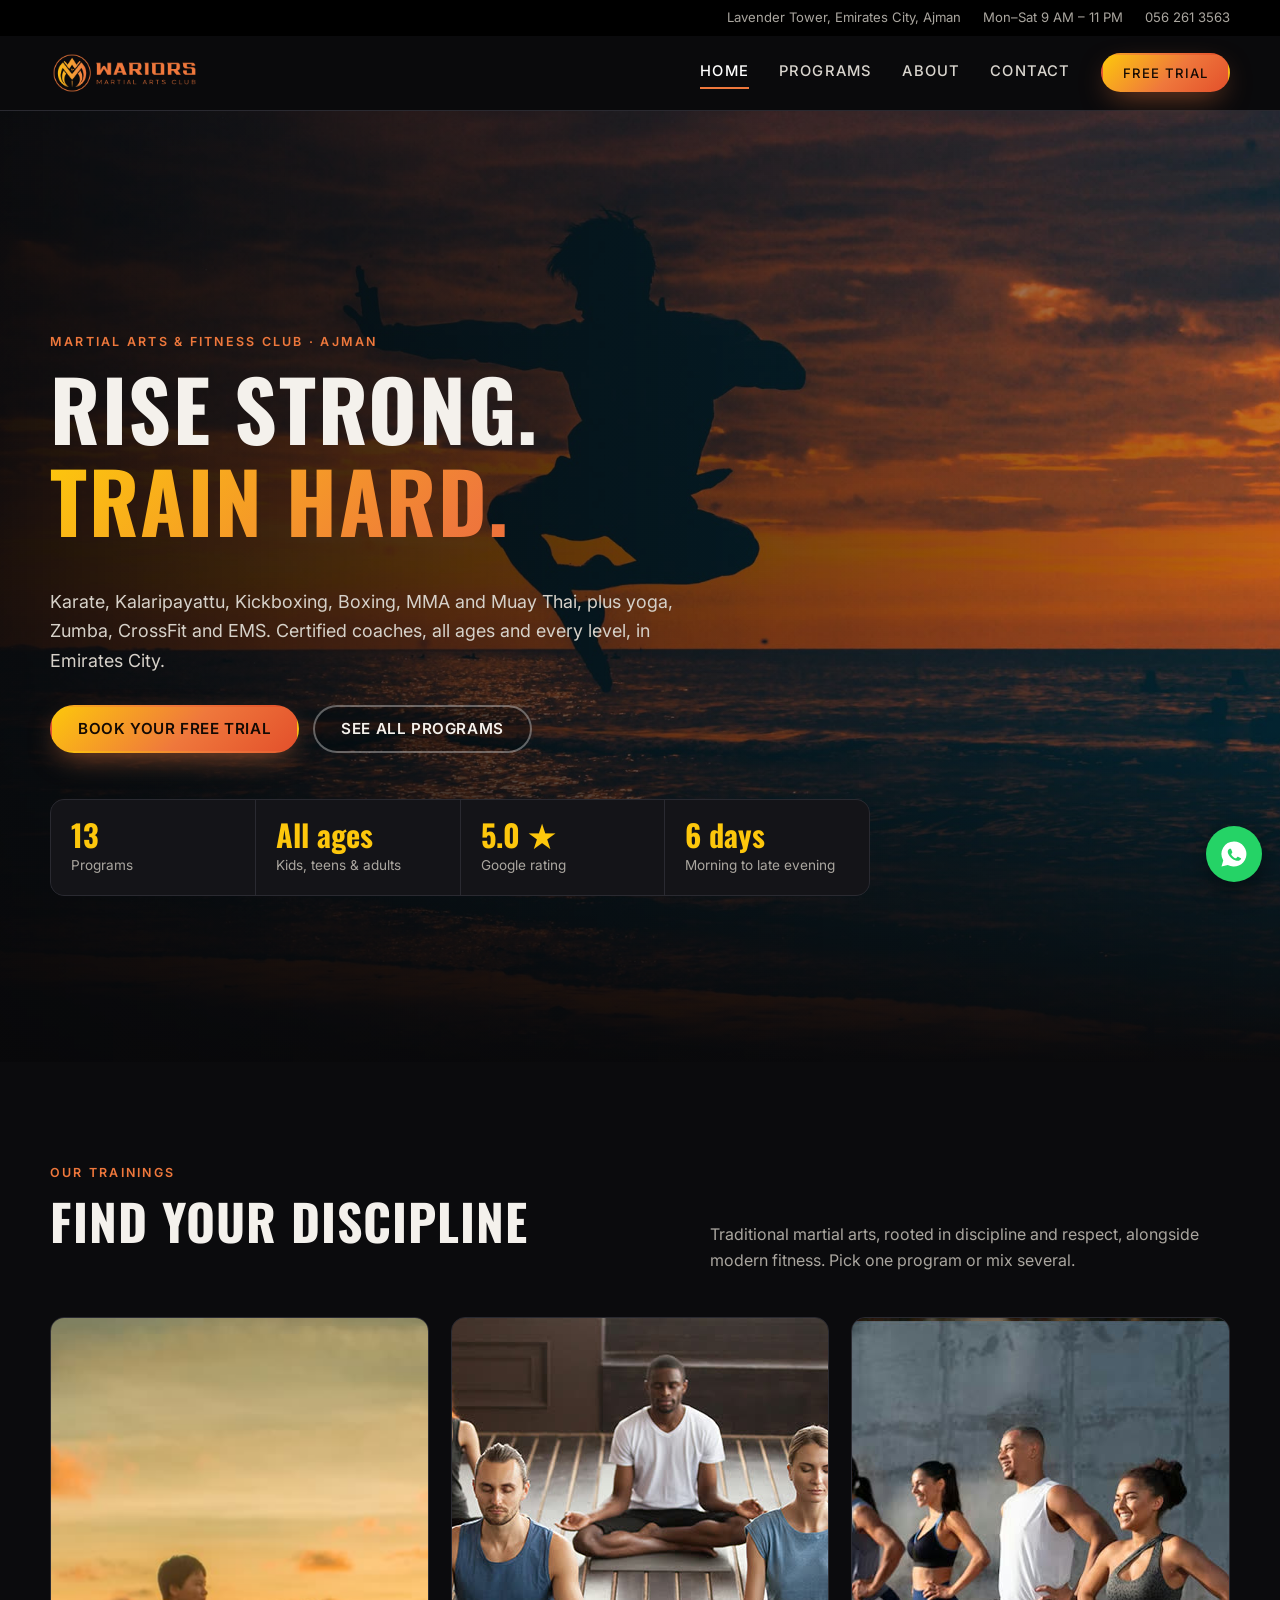
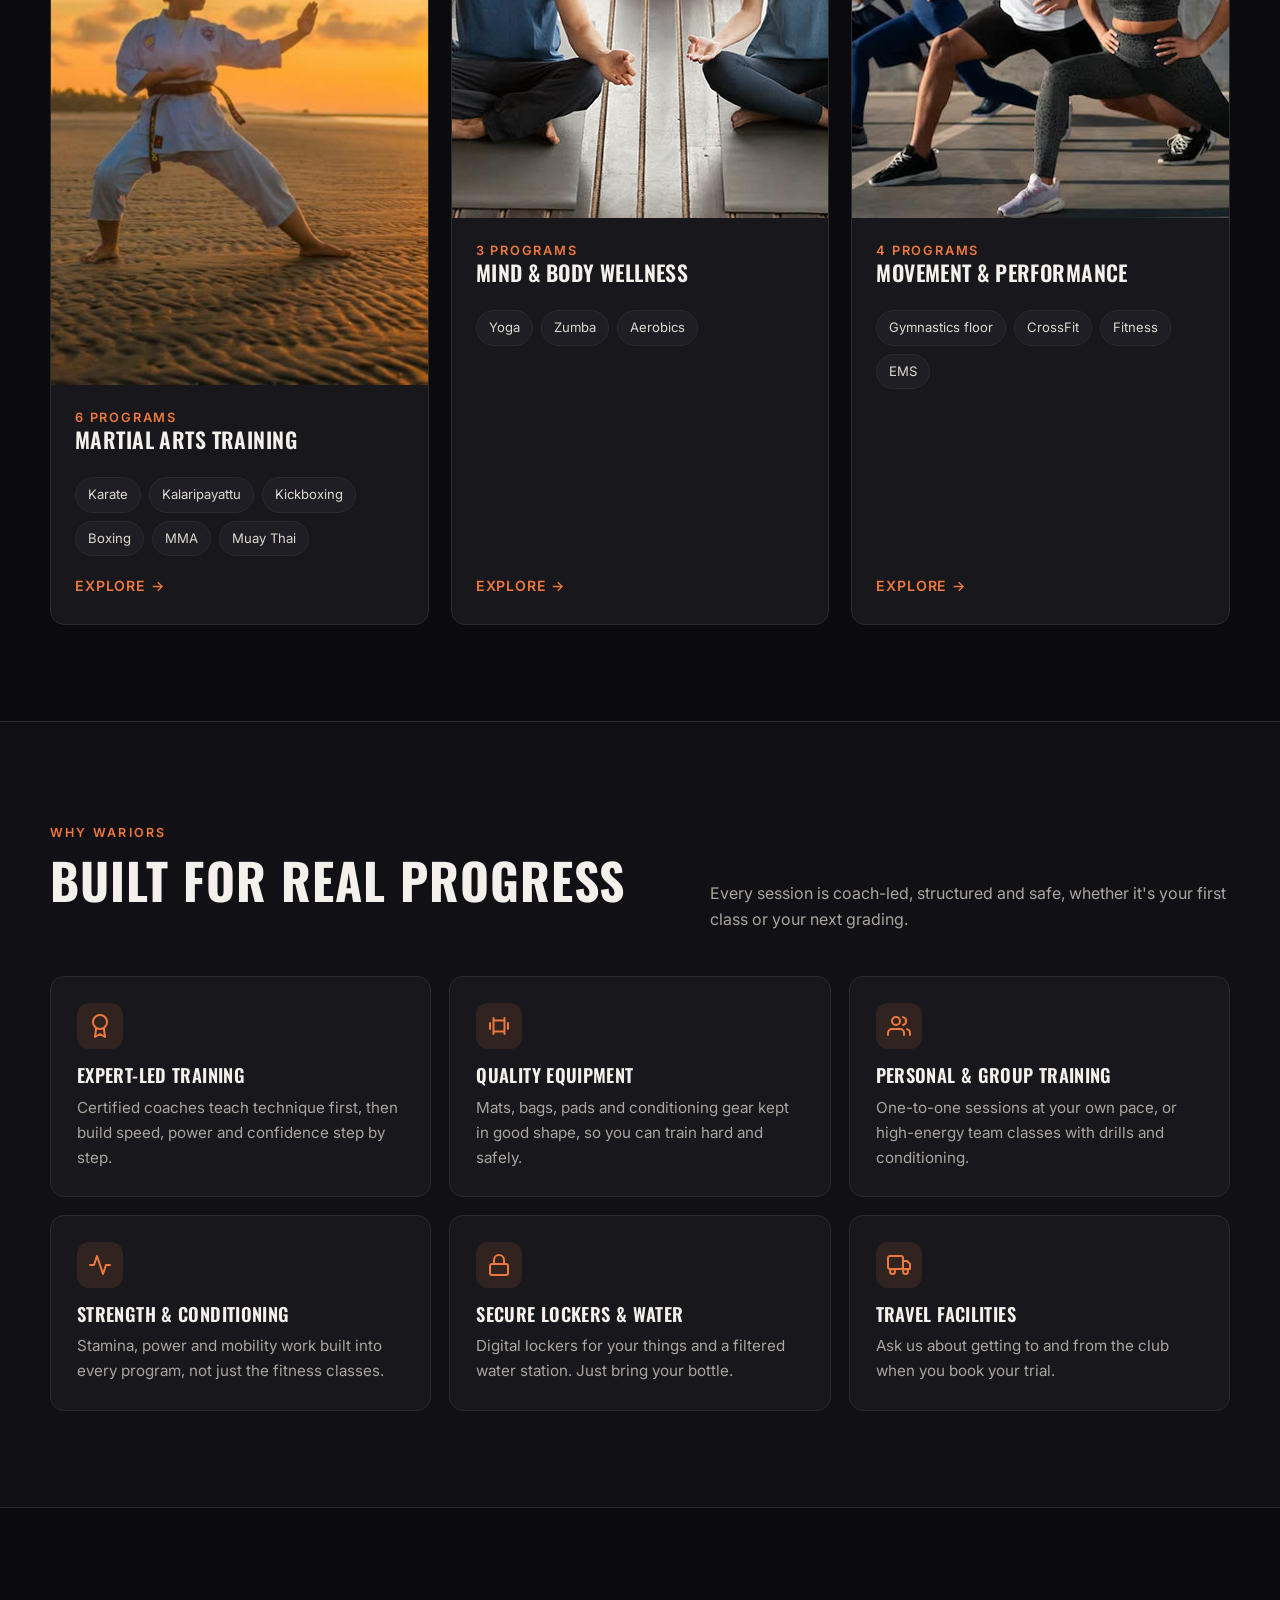
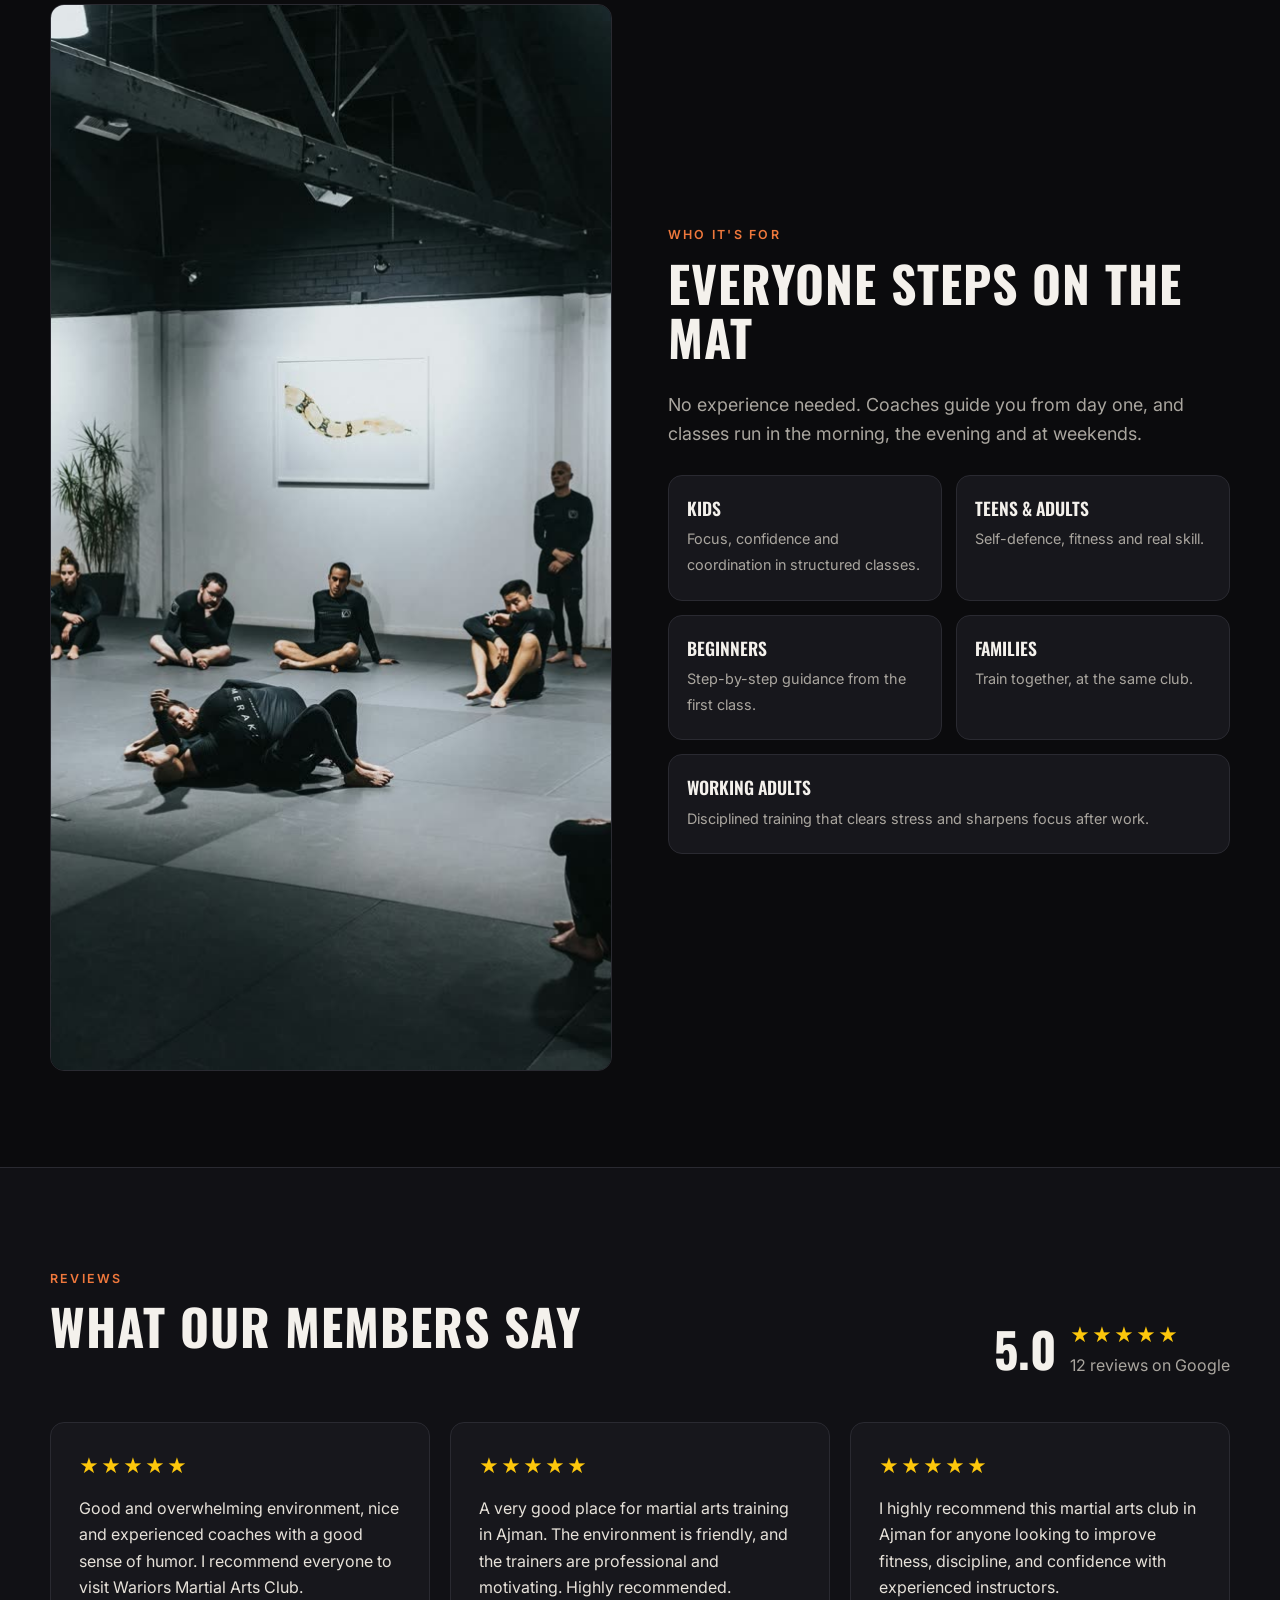
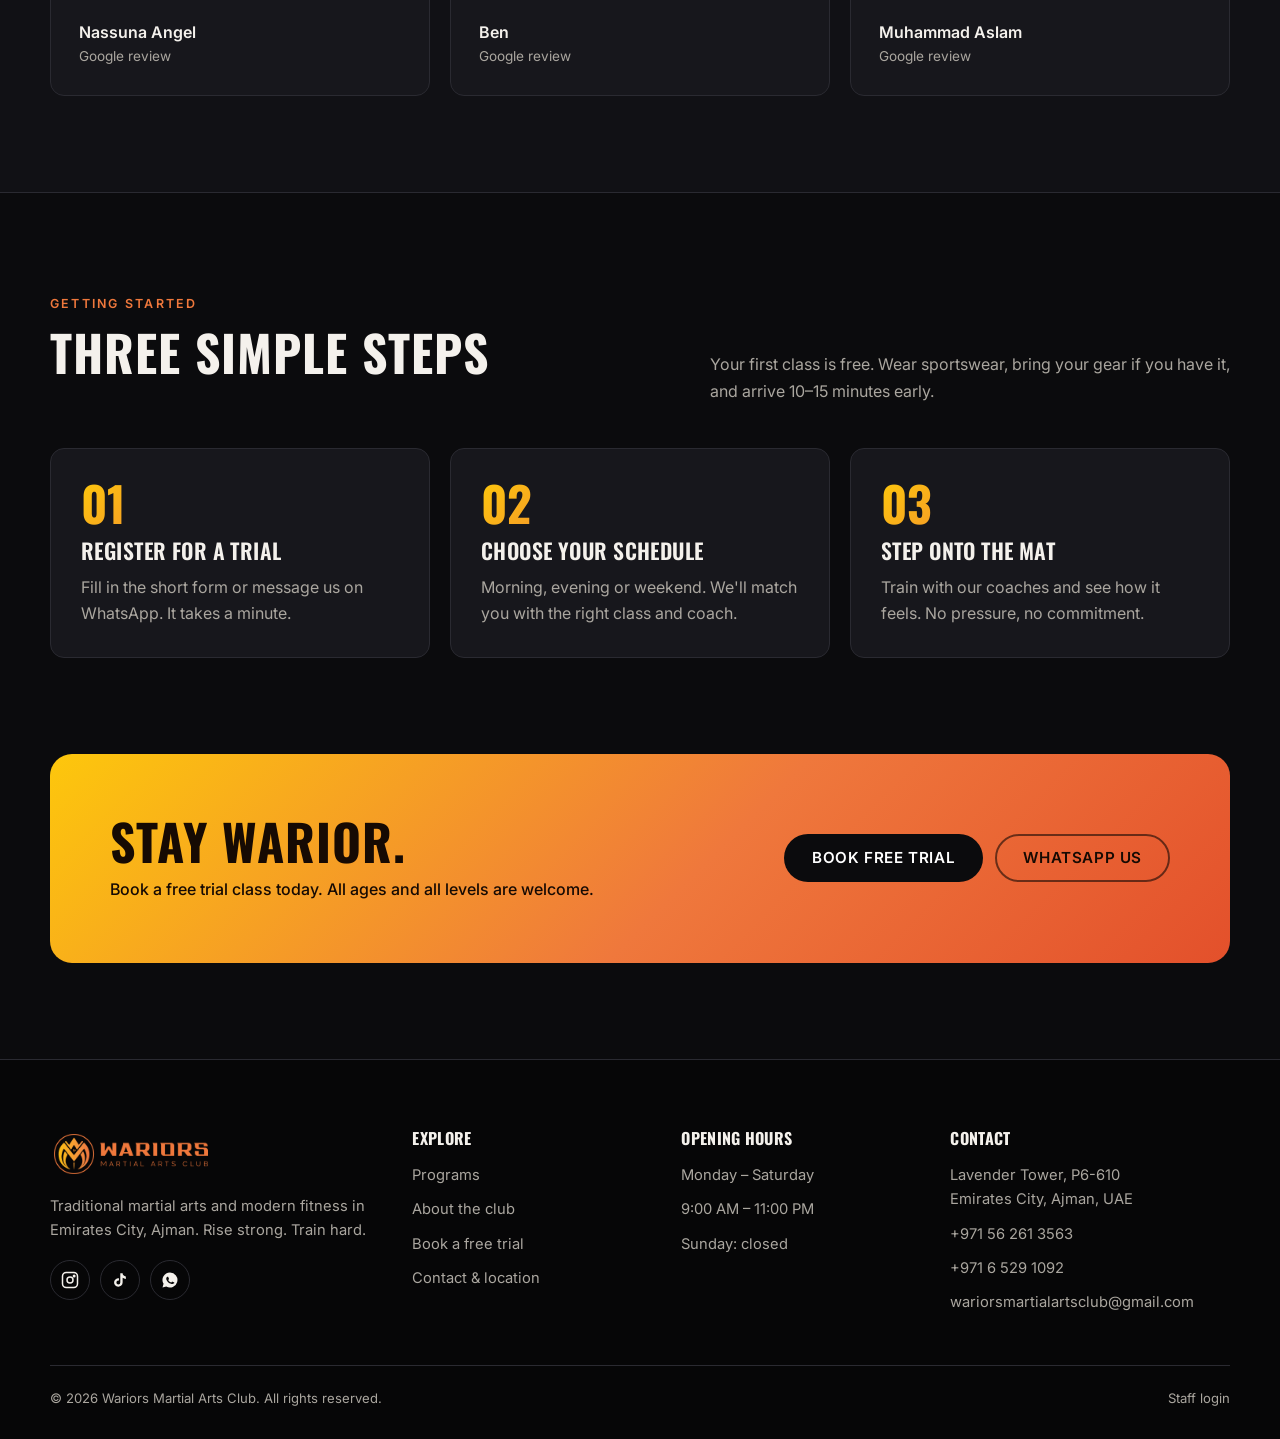
==== index.html @ fc84b997 "New Wariors Martial Arts Club website and admin dashboard Public site (home, programs, about, contac" ====
<!doctype html>
<html lang="en">
<head>
  <meta charset="utf-8">
  <meta name="viewport" content="width=device-width, initial-scale=1">
  <title>Wariors Martial Arts Club Ajman | Karate, MMA, Muay Thai &amp; Fitness</title>
  <meta name="description" content="Martial arts and fitness club in Emirates City, Ajman. Karate, Kalaripayattu, Kickboxing, Boxing, MMA, Muay Thai, Yoga, Zumba, CrossFit and more for kids, teens and adults. Book a free trial.">
  <link rel="canonical" href="https://www.wariorsmartialarts.com/">
  <meta property="og:type" content="website">
  <meta property="og:title" content="Wariors Martial Arts Club Ajman">
  <meta property="og:description" content="Rise strong. Train hard. 13 martial arts and fitness programs for all ages in Emirates City, Ajman. Your first class is free.">
  <meta property="og:image" content="https://www.wariorsmartialarts.com/images/hero.jpg">
  <meta property="og:url" content="https://www.wariorsmartialarts.com/">
  <meta name="theme-color" content="#0b0b0d">
  <link rel="icon" href="favicon.png" type="image/png">
  <link rel="preconnect" href="https://fonts.googleapis.com">
  <link rel="preconnect" href="https://fonts.gstatic.com" crossorigin>
  <link href="https://fonts.googleapis.com/css2?family=Inter:wght@400;500;600&family=Oswald:wght@500;600;700&display=swap" rel="stylesheet">
  <link rel="stylesheet" href="css/site.css">
  <script type="application/ld+json">
  {
    "@context": "https://schema.org",
    "@type": "SportsActivityLocation",
    "name": "Wariors Martial Arts Club",
    "url": "https://www.wariorsmartialarts.com/",
    "logo": "https://www.wariorsmartialarts.com/images/logo.png",
    "image": "https://www.wariorsmartialarts.com/images/hero.jpg",
    "telephone": "+971562613563",
    "email": "wariorsmartialartsclub@gmail.com",
    "address": {
      "@type": "PostalAddress",
      "streetAddress": "Lavender Tower, P6-610, Emirates City",
      "addressLocality": "Ajman",
      "addressCountry": "AE"
    },
    "geo": { "@type": "GeoCoordinates", "latitude": 25.3903103, "longitude": 55.5720353 },
    "openingHoursSpecification": [{
      "@type": "OpeningHoursSpecification",
      "dayOfWeek": ["Monday", "Tuesday", "Wednesday", "Thursday", "Friday", "Saturday"],
      "opens": "09:00", "closes": "23:00"
    }],
    "sameAs": ["https://www.instagram.com/wariorsmartialarts", "https://www.tiktok.com/@wariorsmartialarts"]
  }
  </script>
</head>
<body>
  <a class="skip" href="#main">Skip to content</a>

  <div class="topbar">
    <div class="wrap">
      <span class="hide-sm">Lavender Tower, Emirates City, Ajman</span>
      <span>Mon–Sat 9 AM – 11 PM</span>
      <a href="tel:+971562613563">056 261 3563</a>
    </div>
  </div>

  <header class="site-header">
    <div class="wrap">
      <a class="brand" href="index.html" aria-label="Wariors Martial Arts Club home"><img src="images/logo.png" alt="Wariors Martial Arts Club" width="206" height="61"></a>
      <button class="menu-btn" aria-label="Open menu" aria-expanded="false" aria-controls="nav"><span></span></button>
      <nav class="nav" id="nav" aria-label="Main">
        <a href="index.html" aria-current="page">Home</a>
        <a href="programs.html">Programs</a>
        <a href="about.html">About</a>
        <a href="contact.html">Contact</a>
        <a class="btn btn-primary" href="contact.html#trial">Free trial</a>
      </nav>
    </div>
  </header>

  <main id="main">
    <section class="hero" aria-label="Introduction">
      <div class="hero-bg" style="background-image:url('images/hero.jpg')"></div>
      <div class="wrap">
        <span class="eyebrow">Martial arts &amp; fitness club · Ajman</span>
        <h1>Rise strong. <span class="grad-text">Train hard.</span></h1>
        <p class="lead">Karate, Kalaripayattu, Kickboxing, Boxing, MMA and Muay Thai, plus yoga, Zumba, CrossFit and EMS. Certified coaches, all ages and every level, in Emirates City.</p>
        <div class="hero-actions">
          <a class="btn btn-primary" href="contact.html#trial">Book your free trial</a>
          <a class="btn btn-ghost" href="programs.html">See all programs</a>
        </div>
        <div class="stats">
          <div><b>13</b><span>Programs</span></div>
          <div><b>All ages</b><span>Kids, teens &amp; adults</span></div>
          <div><b>5.0 ★</b><span>Google rating</span></div>
          <div><b>6 days</b><span>Morning to late evening</span></div>
        </div>
      </div>
    </section>

    <section id="programs" aria-labelledby="programs-title">
      <div class="wrap">
        <div class="section-head">
          <div>
            <span class="eyebrow">Our trainings</span>
            <h2 id="programs-title">Find your discipline</h2>
          </div>
          <p>Traditional martial arts, rooted in discipline and respect, alongside modern fitness. Pick one program or mix several.</p>
        </div>
        <div class="cat-grid">
          <a class="cat-card" href="programs.html#martial-arts">
            <img src="images/programs/karate.jpg" alt="Karate student training at sunset" loading="lazy" width="1000" height="667">
            <div class="body">
              <span class="count">6 programs</span>
              <h3>Martial arts training</h3>
              <ul class="chips"><li>Karate</li><li>Kalaripayattu</li><li>Kickboxing</li><li>Boxing</li><li>MMA</li><li>Muay Thai</li></ul>
              <span class="more">Explore →</span>
            </div>
          </a>
          <a class="cat-card" href="programs.html#mind-body">
            <img src="images/programs/yoga.jpg" alt="Group yoga class sitting in meditation" loading="lazy" width="603" height="500">
            <div class="body">
              <span class="count">3 programs</span>
              <h3>Mind &amp; body wellness</h3>
              <ul class="chips"><li>Yoga</li><li>Zumba</li><li>Aerobics</li></ul>
              <span class="more">Explore →</span>
            </div>
          </a>
          <a class="cat-card" href="programs.html#movement">
            <img src="images/programs/fitness.jpg" alt="Fitness group doing lunges" loading="lazy" width="603" height="500">
            <div class="body">
              <span class="count">4 programs</span>
              <h3>Movement &amp; performance</h3>
              <ul class="chips"><li>Gymnastics floor</li><li>CrossFit</li><li>Fitness</li><li>EMS</li></ul>
              <span class="more">Explore →</span>
            </div>
          </a>
        </div>
      </div>
    </section>

    <section class="section-alt" aria-labelledby="why-title">
      <div class="wrap">
        <div class="section-head">
          <div>
            <span class="eyebrow">Why Wariors</span>
            <h2 id="why-title">Built for real progress</h2>
          </div>
          <p>Every session is coach-led, structured and safe, whether it's your first class or your next grading.</p>
        </div>
        <div class="feature-grid">
          <div class="feature">
            <div class="ico"><svg viewBox="0 0 24 24" fill="none" stroke="currentColor" stroke-width="2" stroke-linecap="round" stroke-linejoin="round"><path d="M12 15a7 7 0 1 0 0-14 7 7 0 0 0 0 14z"/><path d="M8.2 13.9 7 23l5-3 5 3-1.2-9.1"/></svg></div>
            <h3>Expert-led training</h3>
            <p>Certified coaches teach technique first, then build speed, power and confidence step by step.</p>
          </div>
          <div class="feature">
            <div class="ico"><svg viewBox="0 0 24 24" fill="none" stroke="currentColor" stroke-width="2" stroke-linecap="round" stroke-linejoin="round"><path d="M6.5 6.5h11M6.5 17.5h11M3 9v6M21 9v6M6.5 4v16M17.5 4v16"/></svg></div>
            <h3>Quality equipment</h3>
            <p>Mats, bags, pads and conditioning gear kept in good shape, so you can train hard and safely.</p>
          </div>
          <div class="feature">
            <div class="ico"><svg viewBox="0 0 24 24" fill="none" stroke="currentColor" stroke-width="2" stroke-linecap="round" stroke-linejoin="round"><path d="M17 21v-2a4 4 0 0 0-4-4H5a4 4 0 0 0-4 4v2"/><circle cx="9" cy="7" r="4"/><path d="M23 21v-2a4 4 0 0 0-3-3.9M16 3.1a4 4 0 0 1 0 7.8"/></svg></div>
            <h3>Personal &amp; group training</h3>
            <p>One-to-one sessions at your own pace, or high-energy team classes with drills and conditioning.</p>
          </div>
          <div class="feature">
            <div class="ico"><svg viewBox="0 0 24 24" fill="none" stroke="currentColor" stroke-width="2" stroke-linecap="round" stroke-linejoin="round"><path d="M22 12h-4l-3 9L9 3l-3 9H2"/></svg></div>
            <h3>Strength &amp; conditioning</h3>
            <p>Stamina, power and mobility work built into every program, not just the fitness classes.</p>
          </div>
          <div class="feature">
            <div class="ico"><svg viewBox="0 0 24 24" fill="none" stroke="currentColor" stroke-width="2" stroke-linecap="round" stroke-linejoin="round"><rect x="3" y="11" width="18" height="11" rx="2"/><path d="M7 11V7a5 5 0 0 1 10 0v4"/></svg></div>
            <h3>Secure lockers &amp; water</h3>
            <p>Digital lockers for your things and a filtered water station. Just bring your bottle.</p>
          </div>
          <div class="feature">
            <div class="ico"><svg viewBox="0 0 24 24" fill="none" stroke="currentColor" stroke-width="2" stroke-linecap="round" stroke-linejoin="round"><rect x="1" y="3" width="15" height="13" rx="2"/><path d="M16 8h4l3 3v5h-7V8z"/><circle cx="5.5" cy="18.5" r="2.5"/><circle cx="18.5" cy="18.5" r="2.5"/></svg></div>
            <h3>Travel facilities</h3>
            <p>Ask us about getting to and from the club when you book your trial.</p>
          </div>
        </div>
      </div>
    </section>

    <section aria-labelledby="who-title">
      <div class="wrap split">
        <img src="images/dojo.jpg" alt="Students resting on the mats after a group session" loading="lazy" width="1600" height="1067">
        <div>
          <span class="eyebrow">Who it's for</span>
          <h2 id="who-title">Everyone steps on the mat</h2>
          <p class="lead">No experience needed. Coaches guide you from day one, and classes run in the morning, the evening and at weekends.</p>
          <div class="audience" style="grid-template-columns:1fr 1fr;margin-top:26px">
            <div><b>Kids</b><span>Focus, confidence and coordination in structured classes.</span></div>
            <div><b>Teens &amp; adults</b><span>Self-defence, fitness and real skill.</span></div>
            <div><b>Beginners</b><span>Step-by-step guidance from the first class.</span></div>
            <div><b>Families</b><span>Train together, at the same club.</span></div>
            <div style="grid-column:1/-1"><b>Working adults</b><span>Disciplined training that clears stress and sharpens focus after work.</span></div>
          </div>
        </div>
      </div>
    </section>

    <section class="section-alt" aria-labelledby="reviews-title">
      <div class="wrap">
        <div class="section-head">
          <div>
            <span class="eyebrow">Reviews</span>
            <h2 id="reviews-title">What our members say</h2>
          </div>
          <a class="rating" href="https://maps.google.com/?cid=9058295162271823751" target="_blank" rel="noopener" style="text-decoration:none">
            <b>5.0</b>
            <span><span class="stars" aria-hidden="true">★★★★★</span><br><span class="muted">12 reviews on Google</span></span>
          </a>
        </div>
        <div class="review-grid">
          <figure class="review">
            <span class="stars" aria-label="5 stars">★★★★★</span>
            <blockquote>Good and overwhelming environment, nice and experienced coaches with a good sense of humor. I recommend everyone to visit Wariors Martial Arts Club.</blockquote>
            <figcaption>Nassuna Angel<span>Google review</span></figcaption>
          </figure>
          <figure class="review">
            <span class="stars" aria-label="5 stars">★★★★★</span>
            <blockquote>A very good place for martial arts training in Ajman. The environment is friendly, and the trainers are professional and motivating. Highly recommended.</blockquote>
            <figcaption>Ben<span>Google review</span></figcaption>
          </figure>
          <figure class="review">
            <span class="stars" aria-label="5 stars">★★★★★</span>
            <blockquote>I highly recommend this martial arts club in Ajman for anyone looking to improve fitness, discipline, and confidence with experienced instructors.</blockquote>
            <figcaption>Muhammad Aslam<span>Google review</span></figcaption>
          </figure>
        </div>
      </div>
    </section>

    <section aria-labelledby="steps-title">
      <div class="wrap">
        <div class="section-head">
          <div>
            <span class="eyebrow">Getting started</span>
            <h2 id="steps-title">Three simple steps</h2>
          </div>
          <p>Your first class is free. Wear sportswear, bring your gear if you have it, and arrive 10–15 minutes early.</p>
        </div>
        <div class="steps">
          <div class="step"><h3>Register for a trial</h3><p>Fill in the short form or message us on WhatsApp. It takes a minute.</p></div>
          <div class="step"><h3>Choose your schedule</h3><p>Morning, evening or weekend. We'll match you with the right class and coach.</p></div>
          <div class="step"><h3>Step onto the mat</h3><p>Train with our coaches and see how it feels. No pressure, no commitment.</p></div>
        </div>
      </div>
    </section>

    <section style="padding-top:0">
      <div class="wrap">
        <div class="cta-band">
          <div>
            <h2>Stay Warior.</h2>
            <p>Book a free trial class today. All ages and all levels are welcome.</p>
          </div>
          <div style="display:flex;gap:12px;flex-wrap:wrap">
            <a class="btn btn-dark" href="contact.html#trial">Book free trial</a>
            <a class="btn btn-line" href="https://wa.me/971562613563?text=Hi%20Wariors%2C%20I%27d%20like%20to%20book%20a%20free%20trial%20class." target="_blank" rel="noopener">WhatsApp us</a>
          </div>
        </div>
      </div>
    </section>
  </main>

  <footer class="site-footer">
    <div class="wrap">
      <div class="foot-grid">
        <div>
          <img src="images/logo.png" alt="Wariors Martial Arts Club" width="206" height="61" style="height:48px;width:auto;margin-bottom:16px">
          <p>Traditional martial arts and modern fitness in Emirates City, Ajman. Rise strong. Train hard.</p>
          <div class="socials">
            <a href="https://www.instagram.com/wariorsmartialarts" target="_blank" rel="noopener" aria-label="Instagram"><svg viewBox="0 0 24 24" fill="none" stroke="currentColor" stroke-width="2"><rect x="2" y="2" width="20" height="20" rx="5"/><circle cx="12" cy="12" r="4"/><circle cx="17.5" cy="6.5" r="1" fill="currentColor"/></svg></a>
            <a href="https://www.tiktok.com/@wariorsmartialarts" target="_blank" rel="noopener" aria-label="TikTok"><svg viewBox="0 0 24 24" fill="currentColor"><path d="M16.6 5.8A4.3 4.3 0 0 1 15.5 3h-3.1v12.4a2.6 2.6 0 1 1-2.6-2.6c.3 0 .5 0 .8.1V9.7a5.7 5.7 0 1 0 4.9 5.7V9.1a7.3 7.3 0 0 0 4.3 1.4V7.4a4.3 4.3 0 0 1-3.2-1.6z"/></svg></a>
            <a href="https://wa.me/971562613563" target="_blank" rel="noopener" aria-label="WhatsApp"><svg viewBox="0 0 24 24" fill="currentColor"><path d="M12 2a10 10 0 0 0-8.6 15.1L2 22l5-1.3A10 10 0 1 0 12 2zm5.3 14.1c-.2.6-1.3 1.2-1.8 1.3-.5 0-.9.2-3.1-.6-2.6-1-4.3-3.7-4.4-3.9-.1-.2-1-1.4-1-2.7s.7-1.9 1-2.1c.2-.3.5-.3.7-.3h.5c.2 0 .4 0 .6.5l.8 2c.1.1.1.3 0 .5l-.3.5-.4.4c-.1.1-.3.3-.1.6.1.2.6 1.1 1.4 1.8 1 .9 1.8 1.1 2 1.3.3.1.4.1.6-.1l.8-1c.2-.3.4-.2.6-.1l1.9.9c.3.1.4.2.5.3.1.2.1.6-.1 1.1z"/></svg></a>
          </div>
        </div>
        <div>
          <h4>Explore</h4>
          <ul>
            <li><a href="programs.html">Programs</a></li>
            <li><a href="about.html">About the club</a></li>
            <li><a href="contact.html#trial">Book a free trial</a></li>
            <li><a href="contact.html">Contact &amp; location</a></li>
          </ul>
        </div>
        <div>
          <h4>Opening hours</h4>
          <ul>
            <li>Monday – Saturday</li>
            <li>9:00 AM – 11:00 PM</li>
            <li>Sunday: closed</li>
          </ul>
        </div>
        <div>
          <h4>Contact</h4>
          <ul>
            <li><a href="https://maps.google.com/?cid=9058295162271823751" target="_blank" rel="noopener">Lavender Tower, P6-610<br>Emirates City, Ajman, UAE</a></li>
            <li><a href="tel:+971562613563">+971 56 261 3563</a></li>
            <li><a href="tel:+97165291092">+971 6 529 1092</a></li>
            <li><a href="mailto:wariorsmartialartsclub@gmail.com">wariorsmartialartsclub@gmail.com</a></li>
          </ul>
        </div>
      </div>
      <div class="foot-bottom">
        <span>© <span data-year>2026</span> Wariors Martial Arts Club. All rights reserved.</span>
        <a href="admin/">Staff login</a>
      </div>
    </div>
  </footer>

  <a class="wa-float" href="https://wa.me/971562613563?text=Hi%20Wariors%2C%20I%27d%20like%20to%20know%20more%20about%20your%20classes." target="_blank" rel="noopener" aria-label="Chat on WhatsApp"><svg viewBox="0 0 24 24"><path d="M12 2a10 10 0 0 0-8.6 15.1L2 22l5-1.3A10 10 0 1 0 12 2zm5.3 14.1c-.2.6-1.3 1.2-1.8 1.3-.5 0-.9.2-3.1-.6-2.6-1-4.3-3.7-4.4-3.9-.1-.2-1-1.4-1-2.7s.7-1.9 1-2.1c.2-.3.5-.3.7-.3h.5c.2 0 .4 0 .6.5l.8 2c.1.1.1.3 0 .5l-.3.5-.4.4c-.1.1-.3.3-.1.6.1.2.6 1.1 1.4 1.8 1 .9 1.8 1.1 2 1.3.3.1.4.1.6-.1l.8-1c.2-.3.4-.2.6-.1l1.9.9c.3.1.4.2.5.3.1.2.1.6-.1 1.1z"/></svg></a>

  <script src="js/site.js" defer></script>
</body>
</html>
---- css/site.css ----
/* Wariors Martial Arts Club - public site styles */
:root {
  --bg: #0b0b0d;
  --bg-2: #111115;
  --surface: #17171c;
  --surface-2: #1e1e24;
  --line: #2a2a31;
  --text: #f4f1ec;
  --muted: #aaa69f;
  --orange: #ef783c;
  --orange-deep: #e3502b;
  --gold: #fdc70c;
  --grad: linear-gradient(135deg, #fdc70c 0%, #ef783c 55%, #e3502b 100%);
  --radius: 14px;
  --wrap: 1180px;
  --head: "Oswald", "Arial Narrow", Impact, sans-serif;
  --body: "Inter", system-ui, -apple-system, "Segoe UI", Roboto, sans-serif;
}

*, *::before, *::after { box-sizing: border-box; }
html { scroll-behavior: smooth; }
body {
  margin: 0;
  background: var(--bg);
  color: var(--text);
  font: 16px/1.65 var(--body);
  -webkit-font-smoothing: antialiased;
}
img { max-width: 100%; display: block; }
a { color: inherit; }
h1, h2, h3, h4 { font-family: var(--head); text-transform: uppercase; letter-spacing: .02em; line-height: 1.1; margin: 0 0 .5em; }
h1 { font-size: clamp(2.6rem, 7vw, 5.2rem); font-weight: 700; }
h2 { font-size: clamp(2rem, 4.2vw, 3.1rem); font-weight: 700; }
h3 { font-size: 1.35rem; font-weight: 600; }
p { margin: 0 0 1em; }
.wrap { width: min(var(--wrap), 100% - 32px); margin-inline: auto; }
.grad-text { background: var(--grad); -webkit-background-clip: text; background-clip: text; color: transparent; }
.eyebrow { display: inline-block; font: 600 .78rem/1 var(--body); letter-spacing: .18em; text-transform: uppercase; color: var(--orange); margin-bottom: 14px; }
.lead { font-size: 1.12rem; color: var(--muted); max-width: 640px; }
.muted { color: var(--muted); }
.skip { position: absolute; left: -999px; top: 8px; background: var(--orange); color: #000; padding: 8px 14px; border-radius: 8px; z-index: 100; }
.skip:focus { left: 8px; }

/* Buttons */
.btn {
  display: inline-flex; align-items: center; justify-content: center; gap: 10px;
  padding: 14px 26px; border-radius: 999px; border: 2px solid transparent;
  font: 600 .95rem/1 var(--body); letter-spacing: .04em; text-transform: uppercase; text-decoration: none;
  cursor: pointer; transition: transform .15s ease, box-shadow .2s ease, background .2s ease;
}
.btn:hover { transform: translateY(-2px); }
.btn-primary { background: var(--grad); color: #140a04; box-shadow: 0 10px 30px -10px rgba(239, 120, 60, .7); }
.btn-ghost { border-color: rgba(255, 255, 255, .35); color: var(--text); background: rgba(0, 0, 0, .2); }
.btn-ghost:hover { border-color: var(--orange); }
.btn-wa { background: #25d366; color: #062d14; }
.btn svg { width: 18px; height: 18px; flex: none; }

/* Top bar + header */
.topbar { background: #000; font-size: .82rem; color: var(--muted); }
.topbar .wrap { display: flex; gap: 22px; justify-content: flex-end; flex-wrap: wrap; padding: 7px 0; }
.topbar a { text-decoration: none; }
.topbar a:hover { color: var(--orange); }
.site-header { position: sticky; top: 0; z-index: 50; background: rgba(11, 11, 13, .88); backdrop-filter: blur(12px); border-bottom: 1px solid var(--line); }
.site-header .wrap { display: flex; align-items: center; justify-content: space-between; gap: 20px; height: 74px; }
.brand img { height: 44px; width: auto; }
.nav { display: flex; align-items: center; gap: 30px; }
.nav a { text-decoration: none; font: 500 .92rem/1 var(--body); letter-spacing: .08em; text-transform: uppercase; color: #d9d5ce; padding: 8px 0; border-bottom: 2px solid transparent; }
.nav a:hover, .nav a[aria-current="page"] { color: #fff; border-bottom-color: var(--orange); }
.nav .btn { padding: 12px 20px; font-size: .82rem; border-bottom: 0; color: #140a04; }
.menu-btn { display: none; background: none; border: 1px solid var(--line); color: var(--text); border-radius: 10px; width: 44px; height: 44px; cursor: pointer; }
.menu-btn span, .menu-btn span::before, .menu-btn span::after { display: block; width: 20px; height: 2px; background: currentColor; margin: auto; position: relative; content: ""; transition: .2s; }
.menu-btn span::before { position: absolute; top: -6px; }
.menu-btn span::after { position: absolute; top: 6px; }

@media (max-width: 900px) {
  .topbar .wrap { justify-content: center; gap: 14px; }
  .topbar .hide-sm { display: none; }
  .menu-btn { display: block; }
  .nav { position: fixed; inset: 74px 0 auto 0; flex-direction: column; align-items: stretch; gap: 0; background: var(--bg-2); border-bottom: 1px solid var(--line); padding: 8px 16px 20px; transform: translateY(-120%); transition: transform .25s ease; visibility: hidden; }
  .nav.open { transform: none; visibility: visible; }
  .nav a { padding: 16px 4px; border-bottom: 1px solid var(--line); }
  .nav .btn { margin-top: 16px; padding: 16px; }
}

/* Hero */
.hero { position: relative; min-height: min(88vh, 820px); display: grid; align-items: end; overflow: hidden; }
.hero-bg { position: absolute; inset: 0; background: center 35% / cover no-repeat; }
.hero::after { content: ""; position: absolute; inset: 0; background: linear-gradient(90deg, rgba(8, 8, 10, .92) 0%, rgba(8, 8, 10, .6) 50%, rgba(8, 8, 10, .25) 100%), linear-gradient(0deg, var(--bg) 0%, transparent 35%); }
.hero .wrap { position: relative; z-index: 1; padding: 120px 0 70px; }
.hero h1 { max-width: 780px; }
.hero h1 .grad-text { display: block; }
.hero .lead { color: #d6d1c9; }
.hero-actions { display: flex; gap: 14px; flex-wrap: wrap; margin: 30px 0 46px; }
.stats { display: grid; grid-template-columns: repeat(4, minmax(0, 1fr)); gap: 1px; background: var(--line); border: 1px solid var(--line); border-radius: var(--radius); overflow: hidden; max-width: 820px; }
.stats div { background: rgba(17, 17, 21, .85); padding: 18px 20px; }
.stats b { display: block; font: 700 1.9rem/1.1 var(--head); color: var(--gold); }
.stats span { font-size: .85rem; color: var(--muted); }
@media (max-width: 700px) { .stats { grid-template-columns: repeat(2, minmax(0, 1fr)); } .hero .wrap { padding-top: 80px; } }

.page-hero { position: relative; padding: 110px 0 70px; overflow: hidden; border-bottom: 1px solid var(--line); }
.page-hero .hero-bg { opacity: .35; }
.page-hero::after { content: ""; position: absolute; inset: 0; background: linear-gradient(90deg, var(--bg) 10%, rgba(11, 11, 13, .5)); }
.page-hero .wrap { position: relative; z-index: 1; }

/* Sections */
section { padding: 96px 0; }
.section-alt { background: var(--bg-2); border-block: 1px solid var(--line); }
.section-head { display: flex; justify-content: space-between; align-items: end; gap: 30px; flex-wrap: wrap; margin-bottom: 44px; }
.section-head p { max-width: 520px; color: var(--muted); margin: 0; }
@media (max-width: 700px) { section { padding: 68px 0; } }

/* Category cards */
.cat-grid { display: grid; grid-template-columns: repeat(3, minmax(0, 1fr)); gap: 22px; }
.cat-card { position: relative; border-radius: var(--radius); overflow: hidden; background: var(--surface); border: 1px solid var(--line); display: flex; flex-direction: column; text-decoration: none; transition: transform .2s ease, border-color .2s ease; }
.cat-card:hover { transform: translateY(-4px); border-color: var(--orange); }
.cat-card img { aspect-ratio: 4 / 3; object-fit: cover; width: 100%; }
.cat-card .body { padding: 22px 24px 26px; display: flex; flex-direction: column; flex: 1; }
.cat-card .count { font-size: .8rem; color: var(--orange); letter-spacing: .14em; text-transform: uppercase; font-weight: 600; }
.chips { display: flex; flex-wrap: wrap; gap: 8px; margin: 14px 0 0; padding: 0; list-style: none; }
.chips li { font-size: .82rem; padding: 6px 12px; border-radius: 999px; background: var(--surface-2); border: 1px solid var(--line); color: #ddd8d0; }
.more { margin-top: auto; padding-top: 18px; font-weight: 600; font-size: .88rem; color: var(--orange); letter-spacing: .06em; text-transform: uppercase; }
@media (max-width: 900px) { .cat-grid { grid-template-columns: 1fr; } .cat-card { flex-direction: row; } .cat-card img { width: 40%; aspect-ratio: auto; } }
@media (max-width: 560px) { .cat-card { flex-direction: column; } .cat-card img { width: 100%; aspect-ratio: 16 / 9; } }

/* Feature grid */
.feature-grid { display: grid; grid-template-columns: repeat(3, minmax(0, 1fr)); gap: 18px; }
.feature { padding: 26px; border-radius: var(--radius); background: var(--surface); border: 1px solid var(--line); }
.feature .ico { width: 46px; height: 46px; border-radius: 12px; display: grid; place-items: center; background: rgba(239, 120, 60, .12); color: var(--orange); margin-bottom: 16px; }
.feature .ico svg { width: 24px; height: 24px; }
.feature h3 { font-size: 1.15rem; }
.feature p { color: var(--muted); margin: 0; font-size: .95rem; }
@media (max-width: 900px) { .feature-grid { grid-template-columns: repeat(2, minmax(0, 1fr)); } }
@media (max-width: 560px) { .feature-grid { grid-template-columns: 1fr; } }

/* Split block */
.split { display: grid; grid-template-columns: 1fr 1fr; gap: 56px; align-items: center; }
.split img { border-radius: var(--radius); width: 100%; aspect-ratio: 5 / 4; object-fit: cover; border: 1px solid var(--line); }
.ticks { list-style: none; padding: 0; margin: 20px 0 0; display: grid; gap: 12px; }
.ticks li { display: flex; gap: 12px; align-items: flex-start; }
.ticks li::before { content: ""; flex: none; width: 20px; height: 20px; margin-top: 3px; border-radius: 50%; background: var(--grad); -webkit-mask: url("data:image/svg+xml,%3Csvg xmlns='http://www.w3.org/2000/svg' viewBox='0 0 20 20'%3E%3Cpath d='M10 0a10 10 0 1 0 0 20 10 10 0 0 0 0-20zm-1.2 14.2L4.6 10l1.4-1.4 2.8 2.8 5.2-5.2 1.4 1.4-6.6 6.6z'/%3E%3C/svg%3E") center / contain no-repeat; mask: url("data:image/svg+xml,%3Csvg xmlns='http://www.w3.org/2000/svg' viewBox='0 0 20 20'%3E%3Cpath d='M10 0a10 10 0 1 0 0 20 10 10 0 0 0 0-20zm-1.2 14.2L4.6 10l1.4-1.4 2.8 2.8 5.2-5.2 1.4 1.4-6.6 6.6z'/%3E%3C/svg%3E") center / contain no-repeat; }
@media (max-width: 900px) { .split { grid-template-columns: 1fr; gap: 32px; } .split.flip > :first-child { order: 2; } }

/* Audience pills */
.audience { display: grid; grid-template-columns: repeat(5, minmax(0, 1fr)); gap: 14px; }
.audience div { padding: 22px 18px; border-radius: var(--radius); background: var(--surface); border: 1px solid var(--line); }
.audience b { display: block; font: 600 1.1rem/1.2 var(--head); text-transform: uppercase; margin-bottom: 6px; }
.audience span { color: var(--muted); font-size: .9rem; }
@media (max-width: 1000px) { .audience { grid-template-columns: repeat(2, minmax(0, 1fr)); } }
@media (max-width: 480px) { .audience { grid-template-columns: 1fr; } }

/* Reviews */
.rating { display: flex; align-items: center; gap: 14px; }
.rating b { font: 700 3rem/1 var(--head); }
.stars { color: var(--gold); letter-spacing: 2px; font-size: 1.2rem; }
.review-grid { display: grid; grid-template-columns: repeat(3, minmax(0, 1fr)); gap: 20px; }
.review { margin: 0; padding: 28px; border-radius: var(--radius); background: var(--surface); border: 1px solid var(--line); display: flex; flex-direction: column; }
.review blockquote { margin: 12px 0 18px; color: #e6e1d9; }
.review figcaption { margin-top: auto; font-weight: 600; }
.review figcaption span { display: block; font-weight: 400; font-size: .85rem; color: var(--muted); }
@media (max-width: 900px) { .review-grid { grid-template-columns: 1fr; } }

/* Steps */
.steps { display: grid; grid-template-columns: repeat(3, minmax(0, 1fr)); gap: 20px; counter-reset: step; }
.step { padding: 30px; border-radius: var(--radius); border: 1px solid var(--line); background: var(--surface); position: relative; }
.step::before { counter-increment: step; content: "0" counter(step); font: 700 3rem/1 var(--head); display: block; margin-bottom: 12px; background: var(--grad); -webkit-background-clip: text; background-clip: text; color: transparent; }
.step p { color: var(--muted); margin: 0; }
@media (max-width: 800px) { .steps { grid-template-columns: 1fr; } }

/* CTA band */
.cta-band { position: relative; overflow: hidden; border-radius: 22px; padding: 60px; background: var(--grad); color: #160a03; display: flex; justify-content: space-between; align-items: center; gap: 30px; flex-wrap: wrap; }
.cta-band h2 { margin: 0 0 8px; }
.cta-band p { margin: 0; font-weight: 500; max-width: 560px; }
.cta-band .btn-dark { background: #0b0b0d; color: #fff; }
.cta-band .btn-line { border-color: rgba(0, 0, 0, .55); color: #160a03; }
@media (max-width: 700px) { .cta-band { padding: 36px 24px; } }

/* Programs page */
.jump { display: flex; gap: 10px; flex-wrap: wrap; margin-top: 26px; }
.jump a { text-decoration: none; padding: 10px 18px; border-radius: 999px; border: 1px solid var(--line); background: var(--surface); font-size: .88rem; font-weight: 500; }
.jump a:hover { border-color: var(--orange); color: var(--orange); }
.prog-cat { scroll-margin-top: 90px; }
.prog-grid { display: grid; grid-template-columns: repeat(2, minmax(0, 1fr)); gap: 22px; }
.prog { display: grid; grid-template-columns: 200px 1fr; border-radius: var(--radius); overflow: hidden; background: var(--surface); border: 1px solid var(--line); scroll-margin-top: 90px; }
.prog img { width: 100%; height: 100%; object-fit: cover; min-height: 220px; }
.prog .body { padding: 24px; }
.prog .body p { color: var(--muted); font-size: .95rem; }
.prog ul { margin: 0 0 16px; padding-left: 18px; color: #d8d3cb; font-size: .92rem; }
.prog ul li { margin-bottom: 4px; }
.prog ul li::marker { color: var(--orange); }
.prog .link { font-weight: 600; font-size: .85rem; letter-spacing: .06em; text-transform: uppercase; color: var(--orange); text-decoration: none; }
.prog.no-img { grid-template-columns: 1fr; }
@media (max-width: 1000px) { .prog-grid { grid-template-columns: 1fr; } }
@media (max-width: 560px) { .prog { grid-template-columns: 1fr; } .prog img { min-height: 0; aspect-ratio: 16 / 9; } }

/* Contact page */
.contact-grid { display: grid; grid-template-columns: 1.2fr .8fr; gap: 28px; align-items: start; }
.contact-grid > * { min-width: 0; }
.info-list a, .site-footer a { overflow-wrap: anywhere; }
.card { padding: 32px; border-radius: var(--radius); background: var(--surface); border: 1px solid var(--line); }
.form-grid { display: grid; grid-template-columns: 1fr 1fr; gap: 16px; }
.form-grid .full { grid-column: 1 / -1; }
label { display: block; font-size: .85rem; font-weight: 500; margin-bottom: 6px; color: #ddd8d0; }
input, select, textarea { width: 100%; padding: 13px 14px; border-radius: 10px; border: 1px solid var(--line); background: var(--bg); color: var(--text); font: inherit; font-size: .95rem; }
input:focus, select:focus, textarea:focus { outline: 2px solid var(--orange); outline-offset: 1px; border-color: transparent; }
textarea { min-height: 110px; resize: vertical; }
.form-note { font-size: .82rem; color: var(--muted); margin: 14px 0 0; }
.form-status { margin-top: 16px; padding: 16px; border-radius: 10px; display: none; }
.form-status.show { display: block; }
.form-status.ok { background: rgba(37, 211, 102, .1); border: 1px solid rgba(37, 211, 102, .4); }
.form-status.err { background: rgba(227, 80, 43, .12); border: 1px solid rgba(227, 80, 43, .5); }
.info-list { list-style: none; margin: 0; padding: 0; display: grid; gap: 18px; }
.info-list li { display: grid; grid-template-columns: 40px 1fr; gap: 12px; align-items: start; }
.info-list .ico { width: 40px; height: 40px; border-radius: 10px; display: grid; place-items: center; background: rgba(239, 120, 60, .12); color: var(--orange); }
.info-list .ico svg { width: 20px; height: 20px; }
.info-list b { display: block; font-size: .8rem; text-transform: uppercase; letter-spacing: .1em; color: var(--muted); font-weight: 600; }
.info-list a { text-decoration: none; }
.info-list a:hover { color: var(--orange); }
.hours { width: 100%; border-collapse: collapse; font-size: .92rem; }
.hours td { padding: 8px 0; border-bottom: 1px solid var(--line); }
.hours td:last-child { text-align: right; color: var(--muted); }
.hours tr.today td { color: var(--orange); font-weight: 600; }
.map { width: 100%; height: 380px; border: 0; border-radius: var(--radius); filter: grayscale(.3) contrast(1.05); }
.faq details { border-bottom: 1px solid var(--line); padding: 18px 0; }
.faq summary { cursor: pointer; font-weight: 600; list-style: none; display: flex; justify-content: space-between; gap: 20px; }
.faq summary::after { content: "+"; color: var(--orange); font-size: 1.4rem; line-height: 1; }
.faq details[open] summary::after { content: "–"; }
.faq details p { margin: 12px 0 0; color: var(--muted); }
@media (max-width: 900px) { .contact-grid { grid-template-columns: 1fr; } }
@media (max-width: 560px) { .form-grid { grid-template-columns: 1fr; } .card { padding: 22px; } }

/* Footer */
.site-footer { background: #060607; border-top: 1px solid var(--line); padding: 70px 0 30px; font-size: .92rem; color: var(--muted); }
.foot-grid { display: grid; grid-template-columns: 1.4fr 1fr 1fr 1.2fr; gap: 36px; }
.site-footer h4 { color: var(--text); font-size: 1rem; margin-bottom: 16px; }
.site-footer ul { list-style: none; padding: 0; margin: 0; display: grid; gap: 10px; }
.site-footer a { text-decoration: none; }
.site-footer a:hover { color: var(--orange); }
.socials { display: flex; gap: 10px; margin-top: 18px; }
.socials a { width: 40px; height: 40px; border-radius: 50%; display: grid; place-items: center; border: 1px solid var(--line); color: var(--text); }
.socials a:hover { border-color: var(--orange); }
.socials svg { width: 18px; height: 18px; }
.foot-bottom { margin-top: 50px; padding-top: 22px; border-top: 1px solid var(--line); display: flex; justify-content: space-between; gap: 16px; flex-wrap: wrap; font-size: .82rem; }
@media (max-width: 900px) { .foot-grid { grid-template-columns: 1fr 1fr; } }
@media (max-width: 520px) { .foot-grid { grid-template-columns: 1fr; } }

/* Floating WhatsApp */
.wa-float { position: fixed; right: 18px; bottom: 18px; z-index: 60; width: 56px; height: 56px; border-radius: 50%; background: #25d366; display: grid; place-items: center; box-shadow: 0 8px 24px rgba(0, 0, 0, .45); }
.wa-float svg { width: 30px; height: 30px; fill: #fff; }

@media (prefers-reduced-motion: reduce) { * { transition: none !important; scroll-behavior: auto !important; } }
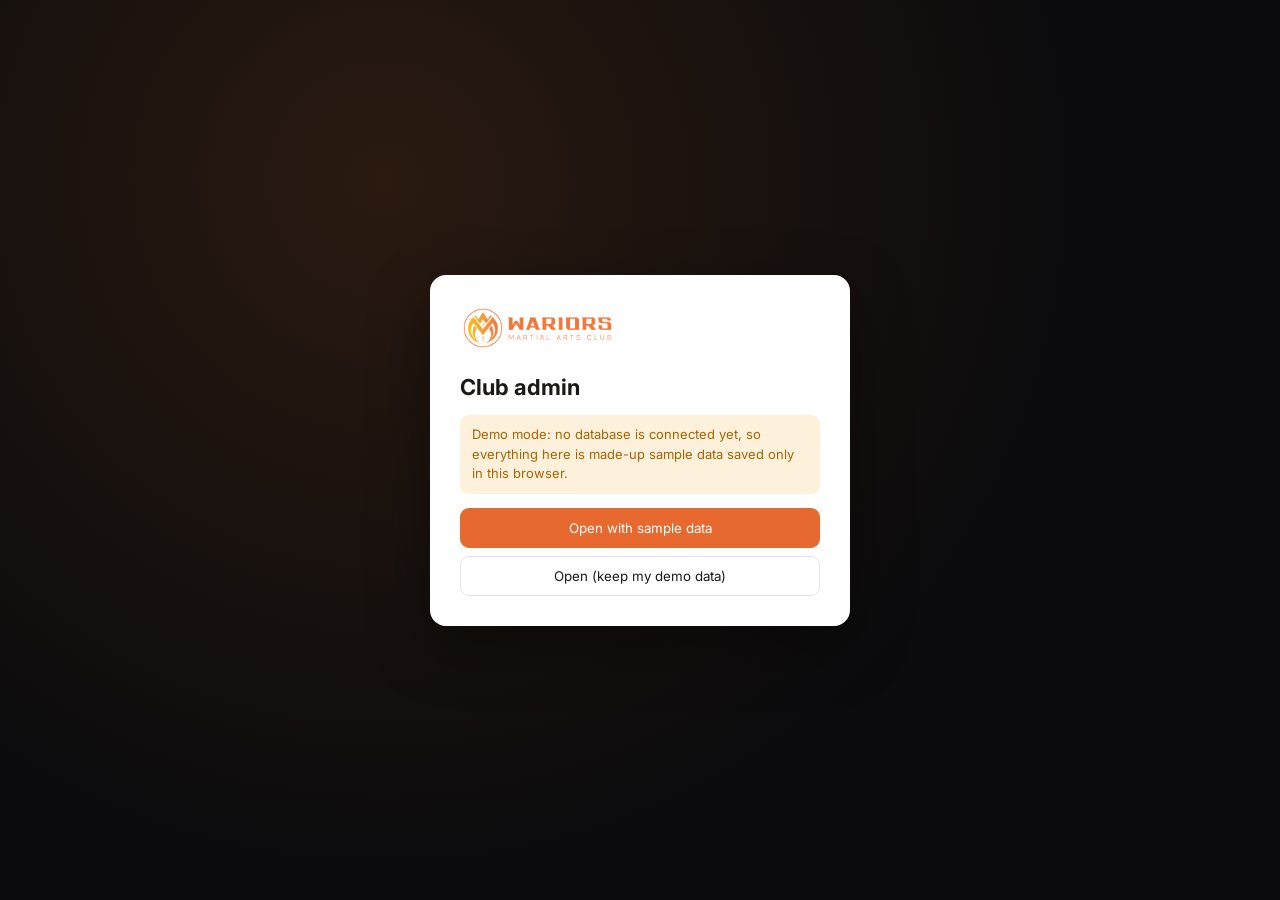
==== commit 119198ff: "Turn the project into a private admin dashboard built around memberships The public website is remov" ====
--- a/index.html
+++ b/index.html
@@ -2,308 +2,66 @@
 <html lang="en">
 <head>
   <meta charset="utf-8">
-  <meta name="viewport" content="width=device-width, initial-scale=1">
-  <title>Wariors Martial Arts Club Ajman | Karate, MMA, Muay Thai &amp; Fitness</title>
-  <meta name="description" content="Martial arts and fitness club in Emirates City, Ajman. Karate, Kalaripayattu, Kickboxing, Boxing, MMA, Muay Thai, Yoga, Zumba, CrossFit and more for kids, teens and adults. Book a free trial.">
-  <link rel="canonical" href="https://www.wariorsmartialarts.com/">
-  <meta property="og:type" content="website">
-  <meta property="og:title" content="Wariors Martial Arts Club Ajman">
-  <meta property="og:description" content="Rise strong. Train hard. 13 martial arts and fitness programs for all ages in Emirates City, Ajman. Your first class is free.">
-  <meta property="og:image" content="https://www.wariorsmartialarts.com/images/hero.jpg">
-  <meta property="og:url" content="https://www.wariorsmartialarts.com/">
-  <meta name="theme-color" content="#0b0b0d">
+  <meta name="viewport" content="width=device-width, initial-scale=1, viewport-fit=cover">
+  <meta name="robots" content="noindex, nofollow">
+  <meta name="theme-color" content="#111114">
+  <meta name="apple-mobile-web-app-capable" content="yes">
+  <meta name="mobile-web-app-capable" content="yes">
+  <meta name="apple-mobile-web-app-title" content="Wariors Admin">
+  <meta name="apple-mobile-web-app-status-bar-style" content="black-translucent">
+  <title>Wariors Admin</title>
   <link rel="icon" href="favicon.png" type="image/png">
+  <link rel="apple-touch-icon" href="images/apple-touch-icon.png">
+  <link rel="manifest" href="manifest.webmanifest">
   <link rel="preconnect" href="https://fonts.googleapis.com">
   <link rel="preconnect" href="https://fonts.gstatic.com" crossorigin>
-  <link href="https://fonts.googleapis.com/css2?family=Inter:wght@400;500;600&family=Oswald:wght@500;600;700&display=swap" rel="stylesheet">
-  <link rel="stylesheet" href="css/site.css">
-  <script type="application/ld+json">
-  {
-    "@context": "https://schema.org",
-    "@type": "SportsActivityLocation",
-    "name": "Wariors Martial Arts Club",
-    "url": "https://www.wariorsmartialarts.com/",
-    "logo": "https://www.wariorsmartialarts.com/images/logo.png",
-    "image": "https://www.wariorsmartialarts.com/images/hero.jpg",
-    "telephone": "+971562613563",
-    "email": "wariorsmartialartsclub@gmail.com",
-    "address": {
-      "@type": "PostalAddress",
-      "streetAddress": "Lavender Tower, P6-610, Emirates City",
-      "addressLocality": "Ajman",
-      "addressCountry": "AE"
-    },
-    "geo": { "@type": "GeoCoordinates", "latitude": 25.3903103, "longitude": 55.5720353 },
-    "openingHoursSpecification": [{
-      "@type": "OpeningHoursSpecification",
-      "dayOfWeek": ["Monday", "Tuesday", "Wednesday", "Thursday", "Friday", "Saturday"],
-      "opens": "09:00", "closes": "23:00"
-    }],
-    "sameAs": ["https://www.instagram.com/wariorsmartialarts", "https://www.tiktok.com/@wariorsmartialarts"]
-  }
-  </script>
+  <link href="https://fonts.googleapis.com/css2?family=Inter:wght@400;500;600;700&display=swap" rel="stylesheet">
+  <link rel="stylesheet" href="css/admin.css">
 </head>
 <body>
-  <a class="skip" href="#main">Skip to content</a>
+  <div id="boot" class="boot">Loading…</div>
 
-  <div class="topbar">
-    <div class="wrap">
-      <span class="hide-sm">Lavender Tower, Emirates City, Ajman</span>
-      <span>Mon–Sat 9 AM – 11 PM</span>
-      <a href="tel:+971562613563">056 261 3563</a>
+  <div id="login" class="login" hidden>
+    <div class="login-card">
+      <img src="images/logo.png" alt="Wariors Martial Arts Club" width="206" height="61">
+      <h1>Club admin</h1>
+      <div id="login-body"></div>
     </div>
   </div>
 
-  <header class="site-header">
-    <div class="wrap">
-      <a class="brand" href="index.html" aria-label="Wariors Martial Arts Club home"><img src="images/logo.png" alt="Wariors Martial Arts Club" width="206" height="61"></a>
-      <button class="menu-btn" aria-label="Open menu" aria-expanded="false" aria-controls="nav"><span></span></button>
-      <nav class="nav" id="nav" aria-label="Main">
-        <a href="index.html" aria-current="page">Home</a>
-        <a href="programs.html">Programs</a>
-        <a href="about.html">About</a>
-        <a href="contact.html">Contact</a>
-        <a class="btn btn-primary" href="contact.html#trial">Free trial</a>
-      </nav>
+  <div id="app" class="app" hidden>
+    <aside class="side" id="side">
+      <a class="side-brand" href="#dashboard"><img src="images/logo.png" alt="Wariors Martial Arts Club" width="206" height="61"></a>
+      <nav class="side-nav" id="side-nav" aria-label="Admin sections"></nav>
+      <div class="side-foot">
+        <div class="who" id="who"></div>
+        <button class="btn ghost-dark small" id="change-person" type="button">Not you? Change name</button>
+        <button class="btn ghost-dark small" id="sign-out" type="button">Sign out</button>
+      </div>
+    </aside>
+    <div class="side-scrim" id="side-scrim"></div>
+
+    <div class="main">
+      <header class="top">
+        <button class="icon-btn menu" id="menu" type="button" aria-label="Open menu">☰</button>
+        <h1 id="page-title">Dashboard</h1>
+        <div class="top-actions">
+          <button class="btn" type="button" data-act="checkin">Check in</button>
+          <button class="btn" type="button" data-act="new-expense">+ Expense</button>
+          <button class="btn primary" type="button" data-act="new-payment">+ Payment</button>
+        </div>
+      </header>
+      <div id="banner"></div>
+      <main id="view" class="view" tabindex="-1"></main>
     </div>
-  </header>
 
-  <main id="main">
-    <section class="hero" aria-label="Introduction">
-      <div class="hero-bg" style="background-image:url('images/hero.jpg')"></div>
-      <div class="wrap">
-        <span class="eyebrow">Martial arts &amp; fitness club · Ajman</span>
-        <h1>Rise strong. <span class="grad-text">Train hard.</span></h1>
-        <p class="lead">Karate, Kalaripayattu, Kickboxing, Boxing, MMA and Muay Thai, plus yoga, Zumba, CrossFit and EMS. Certified coaches, all ages and every level, in Emirates City.</p>
-        <div class="hero-actions">
-          <a class="btn btn-primary" href="contact.html#trial">Book your free trial</a>
-          <a class="btn btn-ghost" href="programs.html">See all programs</a>
-        </div>
-        <div class="stats">
-          <div><b>13</b><span>Programs</span></div>
-          <div><b>All ages</b><span>Kids, teens &amp; adults</span></div>
-          <div><b>5.0 ★</b><span>Google rating</span></div>
-          <div><b>6 days</b><span>Morning to late evening</span></div>
-        </div>
-      </div>
-    </section>
+    <nav class="bottom-nav" id="bottom-nav" aria-label="Main sections"></nav>
+    <button class="fab" type="button" data-act="quick" aria-label="Quick add">+</button>
+  </div>
 
-    <section id="programs" aria-labelledby="programs-title">
-      <div class="wrap">
-        <div class="section-head">
-          <div>
-            <span class="eyebrow">Our trainings</span>
-            <h2 id="programs-title">Find your discipline</h2>
-          </div>
-          <p>Traditional martial arts, rooted in discipline and respect, alongside modern fitness. Pick one program or mix several.</p>
-        </div>
-        <div class="cat-grid">
-          <a class="cat-card" href="programs.html#martial-arts">
-            <img src="images/programs/karate.jpg" alt="Karate student training at sunset" loading="lazy" width="1000" height="667">
-            <div class="body">
-              <span class="count">6 programs</span>
-              <h3>Martial arts training</h3>
-              <ul class="chips"><li>Karate</li><li>Kalaripayattu</li><li>Kickboxing</li><li>Boxing</li><li>MMA</li><li>Muay Thai</li></ul>
-              <span class="more">Explore →</span>
-            </div>
-          </a>
-          <a class="cat-card" href="programs.html#mind-body">
-            <img src="images/programs/yoga.jpg" alt="Group yoga class sitting in meditation" loading="lazy" width="603" height="500">
-            <div class="body">
-              <span class="count">3 programs</span>
-              <h3>Mind &amp; body wellness</h3>
-              <ul class="chips"><li>Yoga</li><li>Zumba</li><li>Aerobics</li></ul>
-              <span class="more">Explore →</span>
-            </div>
-          </a>
-          <a class="cat-card" href="programs.html#movement">
-            <img src="images/programs/fitness.jpg" alt="Fitness group doing lunges" loading="lazy" width="603" height="500">
-            <div class="body">
-              <span class="count">4 programs</span>
-              <h3>Movement &amp; performance</h3>
-              <ul class="chips"><li>Gymnastics floor</li><li>CrossFit</li><li>Fitness</li><li>EMS</li></ul>
-              <span class="more">Explore →</span>
-            </div>
-          </a>
-        </div>
-      </div>
-    </section>
+  <div id="modal-root"></div>
+  <div id="toasts" class="toasts" aria-live="polite"></div>
 
-    <section class="section-alt" aria-labelledby="why-title">
-      <div class="wrap">
-        <div class="section-head">
-          <div>
-            <span class="eyebrow">Why Wariors</span>
-            <h2 id="why-title">Built for real progress</h2>
-          </div>
-          <p>Every session is coach-led, structured and safe, whether it's your first class or your next grading.</p>
-        </div>
-        <div class="feature-grid">
-          <div class="feature">
-            <div class="ico"><svg viewBox="0 0 24 24" fill="none" stroke="currentColor" stroke-width="2" stroke-linecap="round" stroke-linejoin="round"><path d="M12 15a7 7 0 1 0 0-14 7 7 0 0 0 0 14z"/><path d="M8.2 13.9 7 23l5-3 5 3-1.2-9.1"/></svg></div>
-            <h3>Expert-led training</h3>
-            <p>Certified coaches teach technique first, then build speed, power and confidence step by step.</p>
-          </div>
-          <div class="feature">
-            <div class="ico"><svg viewBox="0 0 24 24" fill="none" stroke="currentColor" stroke-width="2" stroke-linecap="round" stroke-linejoin="round"><path d="M6.5 6.5h11M6.5 17.5h11M3 9v6M21 9v6M6.5 4v16M17.5 4v16"/></svg></div>
-            <h3>Quality equipment</h3>
-            <p>Mats, bags, pads and conditioning gear kept in good shape, so you can train hard and safely.</p>
-          </div>
-          <div class="feature">
-            <div class="ico"><svg viewBox="0 0 24 24" fill="none" stroke="currentColor" stroke-width="2" stroke-linecap="round" stroke-linejoin="round"><path d="M17 21v-2a4 4 0 0 0-4-4H5a4 4 0 0 0-4 4v2"/><circle cx="9" cy="7" r="4"/><path d="M23 21v-2a4 4 0 0 0-3-3.9M16 3.1a4 4 0 0 1 0 7.8"/></svg></div>
-            <h3>Personal &amp; group training</h3>
-            <p>One-to-one sessions at your own pace, or high-energy team classes with drills and conditioning.</p>
-          </div>
-          <div class="feature">
-            <div class="ico"><svg viewBox="0 0 24 24" fill="none" stroke="currentColor" stroke-width="2" stroke-linecap="round" stroke-linejoin="round"><path d="M22 12h-4l-3 9L9 3l-3 9H2"/></svg></div>
-            <h3>Strength &amp; conditioning</h3>
-            <p>Stamina, power and mobility work built into every program, not just the fitness classes.</p>
-          </div>
-          <div class="feature">
-            <div class="ico"><svg viewBox="0 0 24 24" fill="none" stroke="currentColor" stroke-width="2" stroke-linecap="round" stroke-linejoin="round"><rect x="3" y="11" width="18" height="11" rx="2"/><path d="M7 11V7a5 5 0 0 1 10 0v4"/></svg></div>
-            <h3>Secure lockers &amp; water</h3>
-            <p>Digital lockers for your things and a filtered water station. Just bring your bottle.</p>
-          </div>
-          <div class="feature">
-            <div class="ico"><svg viewBox="0 0 24 24" fill="none" stroke="currentColor" stroke-width="2" stroke-linecap="round" stroke-linejoin="round"><rect x="1" y="3" width="15" height="13" rx="2"/><path d="M16 8h4l3 3v5h-7V8z"/><circle cx="5.5" cy="18.5" r="2.5"/><circle cx="18.5" cy="18.5" r="2.5"/></svg></div>
-            <h3>Travel facilities</h3>
-            <p>Ask us about getting to and from the club when you book your trial.</p>
-          </div>
-        </div>
-      </div>
-    </section>
-
-    <section aria-labelledby="who-title">
-      <div class="wrap split">
-        <img src="images/dojo.jpg" alt="Students resting on the mats after a group session" loading="lazy" width="1600" height="1067">
-        <div>
-          <span class="eyebrow">Who it's for</span>
-          <h2 id="who-title">Everyone steps on the mat</h2>
-          <p class="lead">No experience needed. Coaches guide you from day one, and classes run in the morning, the evening and at weekends.</p>
-          <div class="audience" style="grid-template-columns:1fr 1fr;margin-top:26px">
-            <div><b>Kids</b><span>Focus, confidence and coordination in structured classes.</span></div>
-            <div><b>Teens &amp; adults</b><span>Self-defence, fitness and real skill.</span></div>
-            <div><b>Beginners</b><span>Step-by-step guidance from the first class.</span></div>
-            <div><b>Families</b><span>Train together, at the same club.</span></div>
-            <div style="grid-column:1/-1"><b>Working adults</b><span>Disciplined training that clears stress and sharpens focus after work.</span></div>
-          </div>
-        </div>
-      </div>
-    </section>
-
-    <section class="section-alt" aria-labelledby="reviews-title">
-      <div class="wrap">
-        <div class="section-head">
-          <div>
-            <span class="eyebrow">Reviews</span>
-            <h2 id="reviews-title">What our members say</h2>
-          </div>
-          <a class="rating" href="https://maps.google.com/?cid=9058295162271823751" target="_blank" rel="noopener" style="text-decoration:none">
-            <b>5.0</b>
-            <span><span class="stars" aria-hidden="true">★★★★★</span><br><span class="muted">12 reviews on Google</span></span>
-          </a>
-        </div>
-        <div class="review-grid">
-          <figure class="review">
-            <span class="stars" aria-label="5 stars">★★★★★</span>
-            <blockquote>Good and overwhelming environment, nice and experienced coaches with a good sense of humor. I recommend everyone to visit Wariors Martial Arts Club.</blockquote>
-            <figcaption>Nassuna Angel<span>Google review</span></figcaption>
-          </figure>
-          <figure class="review">
-            <span class="stars" aria-label="5 stars">★★★★★</span>
-            <blockquote>A very good place for martial arts training in Ajman. The environment is friendly, and the trainers are professional and motivating. Highly recommended.</blockquote>
-            <figcaption>Ben<span>Google review</span></figcaption>
-          </figure>
-          <figure class="review">
-            <span class="stars" aria-label="5 stars">★★★★★</span>
-            <blockquote>I highly recommend this martial arts club in Ajman for anyone looking to improve fitness, discipline, and confidence with experienced instructors.</blockquote>
-            <figcaption>Muhammad Aslam<span>Google review</span></figcaption>
-          </figure>
-        </div>
-      </div>
-    </section>
-
-    <section aria-labelledby="steps-title">
-      <div class="wrap">
-        <div class="section-head">
-          <div>
-            <span class="eyebrow">Getting started</span>
-            <h2 id="steps-title">Three simple steps</h2>
-          </div>
-          <p>Your first class is free. Wear sportswear, bring your gear if you have it, and arrive 10–15 minutes early.</p>
-        </div>
-        <div class="steps">
-          <div class="step"><h3>Register for a trial</h3><p>Fill in the short form or message us on WhatsApp. It takes a minute.</p></div>
-          <div class="step"><h3>Choose your schedule</h3><p>Morning, evening or weekend. We'll match you with the right class and coach.</p></div>
-          <div class="step"><h3>Step onto the mat</h3><p>Train with our coaches and see how it feels. No pressure, no commitment.</p></div>
-        </div>
-      </div>
-    </section>
-
-    <section style="padding-top:0">
-      <div class="wrap">
-        <div class="cta-band">
-          <div>
-            <h2>Stay Warior.</h2>
-            <p>Book a free trial class today. All ages and all levels are welcome.</p>
-          </div>
-          <div style="display:flex;gap:12px;flex-wrap:wrap">
-            <a class="btn btn-dark" href="contact.html#trial">Book free trial</a>
-            <a class="btn btn-line" href="https://wa.me/971562613563?text=Hi%20Wariors%2C%20I%27d%20like%20to%20book%20a%20free%20trial%20class." target="_blank" rel="noopener">WhatsApp us</a>
-          </div>
-        </div>
-      </div>
-    </section>
-  </main>
-
-  <footer class="site-footer">
-    <div class="wrap">
-      <div class="foot-grid">
-        <div>
-          <img src="images/logo.png" alt="Wariors Martial Arts Club" width="206" height="61" style="height:48px;width:auto;margin-bottom:16px">
-          <p>Traditional martial arts and modern fitness in Emirates City, Ajman. Rise strong. Train hard.</p>
-          <div class="socials">
-            <a href="https://www.instagram.com/wariorsmartialarts" target="_blank" rel="noopener" aria-label="Instagram"><svg viewBox="0 0 24 24" fill="none" stroke="currentColor" stroke-width="2"><rect x="2" y="2" width="20" height="20" rx="5"/><circle cx="12" cy="12" r="4"/><circle cx="17.5" cy="6.5" r="1" fill="currentColor"/></svg></a>
-            <a href="https://www.tiktok.com/@wariorsmartialarts" target="_blank" rel="noopener" aria-label="TikTok"><svg viewBox="0 0 24 24" fill="currentColor"><path d="M16.6 5.8A4.3 4.3 0 0 1 15.5 3h-3.1v12.4a2.6 2.6 0 1 1-2.6-2.6c.3 0 .5 0 .8.1V9.7a5.7 5.7 0 1 0 4.9 5.7V9.1a7.3 7.3 0 0 0 4.3 1.4V7.4a4.3 4.3 0 0 1-3.2-1.6z"/></svg></a>
-            <a href="https://wa.me/971562613563" target="_blank" rel="noopener" aria-label="WhatsApp"><svg viewBox="0 0 24 24" fill="currentColor"><path d="M12 2a10 10 0 0 0-8.6 15.1L2 22l5-1.3A10 10 0 1 0 12 2zm5.3 14.1c-.2.6-1.3 1.2-1.8 1.3-.5 0-.9.2-3.1-.6-2.6-1-4.3-3.7-4.4-3.9-.1-.2-1-1.4-1-2.7s.7-1.9 1-2.1c.2-.3.5-.3.7-.3h.5c.2 0 .4 0 .6.5l.8 2c.1.1.1.3 0 .5l-.3.5-.4.4c-.1.1-.3.3-.1.6.1.2.6 1.1 1.4 1.8 1 .9 1.8 1.1 2 1.3.3.1.4.1.6-.1l.8-1c.2-.3.4-.2.6-.1l1.9.9c.3.1.4.2.5.3.1.2.1.6-.1 1.1z"/></svg></a>
-          </div>
-        </div>
-        <div>
-          <h4>Explore</h4>
-          <ul>
-            <li><a href="programs.html">Programs</a></li>
-            <li><a href="about.html">About the club</a></li>
-            <li><a href="contact.html#trial">Book a free trial</a></li>
-            <li><a href="contact.html">Contact &amp; location</a></li>
-          </ul>
-        </div>
-        <div>
-          <h4>Opening hours</h4>
-          <ul>
-            <li>Monday – Saturday</li>
-            <li>9:00 AM – 11:00 PM</li>
-            <li>Sunday: closed</li>
-          </ul>
-        </div>
-        <div>
-          <h4>Contact</h4>
-          <ul>
-            <li><a href="https://maps.google.com/?cid=9058295162271823751" target="_blank" rel="noopener">Lavender Tower, P6-610<br>Emirates City, Ajman, UAE</a></li>
-            <li><a href="tel:+971562613563">+971 56 261 3563</a></li>
-            <li><a href="tel:+97165291092">+971 6 529 1092</a></li>
-            <li><a href="mailto:wariorsmartialartsclub@gmail.com">wariorsmartialartsclub@gmail.com</a></li>
-          </ul>
-        </div>
-      </div>
-      <div class="foot-bottom">
-        <span>© <span data-year>2026</span> Wariors Martial Arts Club. All rights reserved.</span>
-        <a href="admin/">Staff login</a>
-      </div>
-    </div>
-  </footer>
-
-  <a class="wa-float" href="https://wa.me/971562613563?text=Hi%20Wariors%2C%20I%27d%20like%20to%20know%20more%20about%20your%20classes." target="_blank" rel="noopener" aria-label="Chat on WhatsApp"><svg viewBox="0 0 24 24"><path d="M12 2a10 10 0 0 0-8.6 15.1L2 22l5-1.3A10 10 0 1 0 12 2zm5.3 14.1c-.2.6-1.3 1.2-1.8 1.3-.5 0-.9.2-3.1-.6-2.6-1-4.3-3.7-4.4-3.9-.1-.2-1-1.4-1-2.7s.7-1.9 1-2.1c.2-.3.5-.3.7-.3h.5c.2 0 .4 0 .6.5l.8 2c.1.1.1.3 0 .5l-.3.5-.4.4c-.1.1-.3.3-.1.6.1.2.6 1.1 1.4 1.8 1 .9 1.8 1.1 2 1.3.3.1.4.1.6-.1l.8-1c.2-.3.4-.2.6-.1l1.9.9c.3.1.4.2.5.3.1.2.1.6-.1 1.1z"/></svg></a>
-
-  <script src="js/site.js" defer></script>
+  <script type="module" src="js/admin.js"></script>
 </body>
 </html>
--- a/css/admin.css
+++ b/css/admin.css
@@ -0,0 +1,326 @@
+/* Wariors admin dashboard */
+:root {
+  --bg: #f5f4f1;
+  --panel: #ffffff;
+  --panel-2: #faf9f7;
+  --line: #e6e3de;
+  --text: #1b1a18;
+  --muted: #6d6a64;
+  --brand: #e8692f;
+  --brand-ink: #b84a17;
+  --brand-soft: #fdeee5;
+  --side: #111114;
+  --side-text: #c9c5be;
+  --ok: #1d8a4e;
+  --ok-soft: #e3f4ea;
+  --warn: #a86400;
+  --warn-soft: #fdf1dc;
+  --bad: #c0362c;
+  --bad-soft: #fbe5e3;
+  --info: #2f5fb3;
+  --info-soft: #e5ecfa;
+  --shadow: 0 1px 2px rgba(0, 0, 0, .05), 0 4px 16px rgba(0, 0, 0, .04);
+  --radius: 12px;
+  color-scheme: light;
+}
+@media (prefers-color-scheme: dark) {
+  :root {
+    --bg: #0f0f12;
+    --panel: #18181c;
+    --panel-2: #1d1d22;
+    --line: #2b2b31;
+    --text: #ecebe8;
+    --muted: #a19d96;
+    --brand: #f07a3e;
+    --brand-ink: #ff9a63;
+    --brand-soft: #3a2116;
+    --side: #09090b;
+    --ok: #4cc27f;
+    --ok-soft: #13301f;
+    --warn: #f0b04a;
+    --warn-soft: #36290f;
+    --bad: #f0675b;
+    --bad-soft: #3a1714;
+    --info: #79a2ee;
+    --info-soft: #17233b;
+    --shadow: none;
+    color-scheme: dark;
+  }
+}
+
+* { box-sizing: border-box; }
+html, body { margin: 0; }
+body { background: var(--bg); color: var(--text); font: 14px/1.5 "Inter", system-ui, -apple-system, "Segoe UI", sans-serif; -webkit-font-smoothing: antialiased; }
+[hidden] { display: none !important; }
+a { color: var(--brand-ink); }
+h1, h2, h3 { margin: 0; line-height: 1.25; }
+.boot { display: grid; place-items: center; min-height: 100vh; color: var(--muted); }
+
+/* Buttons & inputs */
+.btn { display: inline-flex; align-items: center; justify-content: center; gap: 6px; padding: 8px 14px; border-radius: 9px; border: 1px solid var(--line); background: var(--panel); color: var(--text); font: 500 13.5px/1.2 inherit; font-family: inherit; cursor: pointer; text-decoration: none; white-space: nowrap; }
+.btn:hover { border-color: var(--brand); }
+.btn.primary { background: var(--brand); border-color: var(--brand); color: #fff; }
+.btn.primary:hover { filter: brightness(1.06); }
+.btn.danger { color: var(--bad); }
+.btn.danger:hover { border-color: var(--bad); }
+.btn.wa { background: #25d366; border-color: #25d366; color: #052e15; }
+.btn.small { padding: 5px 10px; font-size: 12.5px; border-radius: 7px; }
+.btn.ghost-dark { background: transparent; border-color: #34343b; color: var(--side-text); }
+.btn:disabled { opacity: .55; cursor: default; }
+.icon-btn { background: none; border: 1px solid var(--line); color: var(--text); border-radius: 8px; width: 34px; height: 34px; font-size: 18px; line-height: 1; cursor: pointer; }
+.linkish { background: none; border: 0; padding: 0; color: var(--brand-ink); font: inherit; cursor: pointer; text-align: left; }
+.linkish:hover { text-decoration: underline; }
+input, select, textarea { width: 100%; padding: 9px 11px; border: 1px solid var(--line); border-radius: 8px; background: var(--panel); color: var(--text); font: inherit; }
+input:focus, select:focus, textarea:focus { outline: 2px solid var(--brand); outline-offset: -1px; border-color: transparent; }
+input[type="checkbox"] { width: auto; accent-color: var(--brand); }
+textarea { min-height: 70px; resize: vertical; }
+label { display: block; font-size: 12.5px; font-weight: 500; color: var(--muted); margin-bottom: 4px; }
+
+/* Login */
+.login { min-height: 100vh; display: grid; place-items: center; padding: 16px; background: radial-gradient(circle at 30% 20%, #2a1a10, #0b0b0d 60%); }
+.login-card { width: min(420px, 100%); background: var(--panel); border-radius: 16px; padding: 30px; box-shadow: 0 20px 60px rgba(0, 0, 0, .4); }
+.login-card img { height: 46px; width: auto; margin-bottom: 18px; }
+.login-card h1 { font-size: 22px; margin-bottom: 14px; }
+.login-card .field { margin-bottom: 12px; }
+.login-card .btn { width: 100%; padding: 11px; }
+.login-card p { color: var(--muted); }
+.login-err { color: var(--bad); margin: 8px 0 0; min-height: 1.2em; }
+
+/* Layout */
+.app { display: grid; grid-template-columns: 236px 1fr; min-height: 100vh; }
+.side { background: var(--side); color: var(--side-text); display: flex; flex-direction: column; position: sticky; top: 0; height: 100vh; overflow-y: auto; }
+.side-brand { padding: 20px 18px 14px; display: block; }
+.side-brand img { height: 40px; width: auto; }
+.side-nav { display: flex; flex-direction: column; padding: 6px 10px; gap: 2px; flex: 1; }
+.side-nav a { display: flex; align-items: center; gap: 10px; padding: 9px 12px; border-radius: 8px; text-decoration: none; color: var(--side-text); font-weight: 500; }
+.side-nav a:hover { background: #1c1c21; color: #fff; }
+.side-nav a.active { background: linear-gradient(90deg, rgba(240, 122, 62, .22), rgba(240, 122, 62, .05)); color: #fff; box-shadow: inset 3px 0 0 #f07a3e; }
+.side-nav .count { margin-left: auto; background: #f07a3e; color: #160a03; border-radius: 999px; font-size: 11px; font-weight: 700; padding: 1px 7px; }
+.side-nav svg { width: 17px; height: 17px; flex: none; opacity: .9; }
+.side-foot { padding: 14px 18px 20px; border-top: 1px solid #222228; display: grid; gap: 10px; font-size: 12.5px; }
+.side-link { color: var(--side-text); text-decoration: none; }
+.side-link:hover { color: #fff; }
+.who { color: #fff; word-break: break-all; }
+.who small { display: block; color: var(--side-text); }
+.side-scrim { display: none; }
+
+.main { min-width: 0; display: flex; flex-direction: column; }
+.top { position: sticky; top: 0; z-index: 20; display: flex; align-items: center; gap: 14px; padding: 12px 26px; background: color-mix(in srgb, var(--bg) 88%, transparent); backdrop-filter: blur(10px); border-bottom: 1px solid var(--line); }
+.top h1 { font-size: 20px; font-weight: 700; }
+.top-actions { margin-left: auto; display: flex; gap: 8px; }
+.menu { display: none; }
+.view { padding: 22px 26px 60px; outline: none; max-width: 1400px; width: 100%; }
+.banner { margin: 14px 26px 0; padding: 10px 14px; border-radius: 10px; background: var(--warn-soft); color: var(--warn); font-size: 13px; border: 1px solid color-mix(in srgb, var(--warn) 30%, transparent); }
+.banner b { color: inherit; }
+
+@media (max-width: 960px) {
+  .app { grid-template-columns: 1fr; }
+  .side { position: fixed; inset: 0 auto 0 0; width: 260px; z-index: 60; transform: translateX(-100%); transition: transform .2s ease; }
+  .side.open { transform: none; }
+  .side.open + .side-scrim { display: block; position: fixed; inset: 0; background: rgba(0, 0, 0, .45); z-index: 55; }
+  .menu { display: inline-block; }
+  .top { padding: 10px 16px; flex-wrap: wrap; }
+  .top-actions { width: 100%; margin-left: 0; overflow-x: auto; }
+  .view { padding: 16px 16px 60px; }
+  .banner { margin: 12px 16px 0; }
+}
+
+/* Panels, KPIs */
+.grid { display: grid; gap: 16px; }
+.kpis { display: grid; grid-template-columns: repeat(auto-fit, minmax(170px, 1fr)); gap: 14px; margin-bottom: 18px; }
+.kpi { background: var(--panel); border: 1px solid var(--line); border-radius: var(--radius); padding: 14px 16px; box-shadow: var(--shadow); }
+.kpi .label { font-size: 12px; color: var(--muted); font-weight: 500; }
+.kpi .value { font-size: 22px; font-weight: 700; margin-top: 4px; font-variant-numeric: tabular-nums; }
+.kpi .sub { font-size: 12px; color: var(--muted); margin-top: 2px; }
+.kpi.good .value { color: var(--ok); }
+.kpi.bad .value { color: var(--bad); }
+.kpi.warn .value { color: var(--warn); }
+.cols-2 { display: grid; grid-template-columns: 1fr 1fr; gap: 16px; }
+.cols-3 { display: grid; grid-template-columns: 2fr 1fr; gap: 16px; }
+@media (max-width: 1100px) { .cols-2, .cols-3 { grid-template-columns: 1fr; } }
+.panel { background: var(--panel); border: 1px solid var(--line); border-radius: var(--radius); box-shadow: var(--shadow); min-width: 0; }
+.panel-head { display: flex; align-items: center; gap: 10px; padding: 13px 16px; border-bottom: 1px solid var(--line); flex-wrap: wrap; }
+.panel-head h2 { font-size: 15px; font-weight: 600; }
+.panel-head .right { margin-left: auto; display: flex; gap: 8px; align-items: center; flex-wrap: wrap; }
+.panel-body { padding: 14px 16px; }
+.empty { padding: 26px 16px; text-align: center; color: var(--muted); }
+.hint { color: var(--muted); font-size: 12.5px; }
+
+/* Toolbar */
+.toolbar { display: flex; gap: 10px; flex-wrap: wrap; align-items: center; margin-bottom: 14px; }
+.toolbar input[type="search"] { max-width: 280px; }
+.toolbar select, .toolbar input[type="month"], .toolbar input[type="date"] { width: auto; }
+.toolbar .spacer { flex: 1; }
+.seg { display: inline-flex; border: 1px solid var(--line); border-radius: 9px; overflow: hidden; background: var(--panel); }
+.seg button { border: 0; background: none; padding: 7px 12px; font: inherit; font-size: 13px; color: var(--muted); cursor: pointer; border-right: 1px solid var(--line); }
+.seg button:last-child { border-right: 0; }
+.seg button.on { background: var(--brand-soft); color: var(--brand-ink); font-weight: 600; }
+
+/* Tables */
+.table-wrap { overflow-x: auto; }
+table.t { width: 100%; border-collapse: collapse; font-size: 13.5px; }
+.t th { text-align: left; font-size: 11.5px; text-transform: uppercase; letter-spacing: .05em; color: var(--muted); font-weight: 600; padding: 9px 12px; border-bottom: 1px solid var(--line); background: var(--panel-2); white-space: nowrap; }
+.t td { padding: 10px 12px; border-bottom: 1px solid var(--line); vertical-align: middle; }
+.t tr:last-child td { border-bottom: 0; }
+.t tbody tr:hover td { background: var(--panel-2); }
+.t .num { text-align: right; font-variant-numeric: tabular-nums; white-space: nowrap; }
+.t .actions { text-align: right; white-space: nowrap; }
+.t .actions .btn + .btn { margin-left: 4px; }
+.t .sub { display: block; font-size: 12px; color: var(--muted); }
+.t tfoot td { font-weight: 600; background: var(--panel-2); }
+.clickable { cursor: pointer; }
+
+/* Badges */
+.badge { display: inline-block; padding: 2px 9px; border-radius: 999px; font-size: 12px; font-weight: 600; white-space: nowrap; }
+.b-ok { background: var(--ok-soft); color: var(--ok); }
+.b-warn { background: var(--warn-soft); color: var(--warn); }
+.b-bad { background: var(--bad-soft); color: var(--bad); }
+.b-info { background: var(--info-soft); color: var(--info); }
+.b-mute { background: var(--panel-2); color: var(--muted); border: 1px solid var(--line); }
+.b-brand { background: var(--brand-soft); color: var(--brand-ink); }
+
+/* Lists */
+.list { list-style: none; margin: 0; padding: 0; }
+.list li { display: flex; align-items: center; gap: 10px; padding: 10px 16px; border-bottom: 1px solid var(--line); }
+.list li:last-child { border-bottom: 0; }
+.list .grow { flex: 1; min-width: 0; }
+.list .sub { display: block; font-size: 12px; color: var(--muted); }
+.feed li { align-items: flex-start; }
+.feed time { font-size: 12px; color: var(--muted); white-space: nowrap; }
+
+/* Chart */
+.chart { width: 100%; height: 220px; display: block; }
+.legend { display: flex; gap: 16px; font-size: 12px; color: var(--muted); }
+.legend i { display: inline-block; width: 10px; height: 10px; border-radius: 3px; margin-right: 6px; vertical-align: -1px; }
+
+/* Modal */
+.modal-backdrop { position: fixed; inset: 0; background: rgba(10, 10, 12, .55); display: grid; place-items: center; padding: 16px; z-index: 100; overflow-y: auto; }
+.modal { background: var(--panel); border-radius: 14px; width: min(560px, 100%); box-shadow: 0 24px 70px rgba(0, 0, 0, .35); max-height: calc(100vh - 32px); display: flex; flex-direction: column; }
+.modal.wide { width: min(880px, 100%); }
+.modal > header { display: flex; align-items: center; gap: 12px; padding: 16px 20px; border-bottom: 1px solid var(--line); }
+.modal > header h2 { font-size: 17px; flex: 1; }
+.modal-body { padding: 18px 20px; overflow-y: auto; }
+.modal-body > footer { display: flex; justify-content: flex-end; gap: 8px; margin-top: 18px; padding-top: 14px; border-top: 1px solid var(--line); flex-wrap: wrap; }
+.modal-body > footer .left { margin-right: auto; }
+.fgrid { display: grid; grid-template-columns: 1fr 1fr; gap: 12px 14px; }
+.fgrid .full { grid-column: 1 / -1; }
+@media (max-width: 560px) { .fgrid { grid-template-columns: 1fr; } }
+.checks { display: flex; flex-wrap: wrap; gap: 6px; }
+.checks label { display: inline-flex; align-items: center; gap: 6px; padding: 5px 10px; border: 1px solid var(--line); border-radius: 999px; font-size: 12.5px; color: var(--text); margin: 0; cursor: pointer; }
+.checks label:has(input:checked) { border-color: var(--brand); background: var(--brand-soft); color: var(--brand-ink); }
+.dl { display: grid; grid-template-columns: repeat(auto-fit, minmax(170px, 1fr)); gap: 12px 18px; margin-bottom: 16px; }
+.dl div b { display: block; font-size: 11.5px; text-transform: uppercase; letter-spacing: .05em; color: var(--muted); font-weight: 600; }
+.section-title { font-size: 13px; text-transform: uppercase; letter-spacing: .06em; color: var(--muted); margin: 18px 0 8px; }
+.callout { padding: 10px 12px; border-radius: 9px; font-size: 13px; margin-bottom: 12px; }
+.callout.bad { background: var(--bad-soft); color: var(--bad); }
+.callout.warn { background: var(--warn-soft); color: var(--warn); }
+.callout.ok { background: var(--ok-soft); color: var(--ok); }
+.callout.info { background: var(--info-soft); color: var(--info); }
+
+/* Toasts */
+.toasts { position: fixed; bottom: 18px; right: 18px; display: grid; gap: 8px; z-index: 200; }
+.toast { background: #1b1a18; color: #fff; padding: 11px 16px; border-radius: 10px; font-size: 13.5px; box-shadow: 0 8px 24px rgba(0, 0, 0, .3); max-width: 360px; animation: pop .18s ease; }
+.toast.error { background: var(--bad); }
+@keyframes pop { from { transform: translateY(8px); opacity: 0; } }
+
+/* Settings editors (column layout comes from --cols on the container) */
+.rows-edit .row { display: grid; grid-template-columns: var(--cols, 2fr 1fr 1fr auto); gap: 8px; margin-bottom: 8px; align-items: center; }
+.save-bar { position: sticky; bottom: 0; z-index: 5; padding: 12px 0; background: linear-gradient(transparent, var(--bg) 30%); }
+.t.week td { vertical-align: top; min-width: 120px; }
+@media (max-width: 700px) {
+  .rows-edit .row { grid-template-columns: 1fr 1fr; padding: 10px; border: 1px solid var(--line); border-radius: 10px; }
+  .rows-edit .row > :first-child { grid-column: 1 / -1; }
+  .save-bar { bottom: calc(64px + env(safe-area-inset-bottom)); }
+}
+
+/* Receipt */
+.receipt { font-size: 14px; }
+.receipt .r-head { display: flex; justify-content: space-between; align-items: flex-start; gap: 16px; border-bottom: 2px solid var(--text); padding-bottom: 12px; margin-bottom: 14px; }
+.receipt .r-head img { height: 42px; }
+.receipt table { width: 100%; border-collapse: collapse; }
+.receipt td { padding: 7px 0; border-bottom: 1px solid var(--line); }
+.receipt td:last-child { text-align: right; }
+.receipt .total td { font-weight: 700; font-size: 16px; border-bottom: 0; }
+
+@media print {
+  body.printing > *:not(#modal-root) { display: none !important; }
+  body.printing .modal-backdrop { position: static; background: none; padding: 0; }
+  body.printing .modal { box-shadow: none; max-height: none; width: 100%; }
+  body.printing .modal > header, body.printing .modal-body > footer { display: none; }
+}
+
+/* Quick-add sheet */
+.quick-grid { display: grid; gap: 10px; }
+.quick-grid .btn { padding: 14px; font-size: 15px; }
+
+/* Phone layout: bottom tab bar, "+" button, tables as cards, bottom-sheet dialogs */
+.bottom-nav, .fab { display: none; }
+@media (max-width: 700px) {
+  body { font-size: 15px; }
+  input, select, textarea { font-size: 16px; } /* stops iPhone zooming into fields */
+  .top { padding: 10px 14px; padding-top: max(10px, env(safe-area-inset-top)); }
+  .top h1 { font-size: 18px; }
+  .top-actions { display: none; }
+  .view { padding: 14px 12px calc(150px + env(safe-area-inset-bottom)); }
+  .banner { margin: 10px 12px 0; }
+
+  .bottom-nav {
+    display: grid; grid-template-columns: repeat(5, 1fr);
+    position: fixed; left: 0; right: 0; bottom: 0; z-index: 40;
+    background: var(--side); border-top: 1px solid #222228;
+    padding-bottom: env(safe-area-inset-bottom);
+  }
+  .bottom-nav a, .bottom-nav button {
+    position: relative; display: flex; flex-direction: column; align-items: center; gap: 4px;
+    padding: 9px 0 8px; color: var(--side-text); font: 500 11px/1 "Inter", system-ui, sans-serif;
+    text-decoration: none; background: none; border: 0; cursor: pointer;
+  }
+  .bottom-nav svg { width: 22px; height: 22px; }
+  .bottom-nav .active { color: #f07a3e; }
+  .bottom-nav .dot { position: absolute; top: 4px; left: 56%; background: #f07a3e; color: #160a03; font-style: normal; font-size: 10px; font-weight: 700; border-radius: 999px; padding: 1px 5px; }
+  .fab {
+    display: grid; place-items: center; position: fixed; z-index: 41;
+    right: 16px; bottom: calc(74px + env(safe-area-inset-bottom));
+    width: 56px; height: 56px; border-radius: 50%; border: 0;
+    background: var(--brand); color: #fff; font-size: 30px; line-height: 1; cursor: pointer;
+    box-shadow: 0 8px 22px rgba(0, 0, 0, .35);
+  }
+  .toasts { left: 12px; right: 12px; bottom: calc(140px + env(safe-area-inset-bottom)); }
+  .toast { max-width: none; }
+
+  .kpis { grid-template-columns: 1fr 1fr; gap: 10px; }
+  .kpi { padding: 12px; }
+  .kpi .value { font-size: 18px; }
+  .toolbar { gap: 8px; }
+  .toolbar input[type="search"] { max-width: none; flex: 1 1 100%; order: -1; }
+  .toolbar .spacer { display: none; }
+  .seg { display: flex; width: 100%; overflow-x: auto; }
+  .seg button { flex: 1 0 auto; padding: 9px 10px; }
+  .btn { padding: 10px 14px; }
+  .btn.small { padding: 8px 12px; font-size: 13px; }
+  .panel-head { padding: 12px 14px; }
+  .list li { padding: 12px 14px; }
+
+  /* Each table row becomes a card: first cell is the title, the rest are "label … value" lines. */
+  table.t, .t thead, .t tbody, .t tfoot, .t tr, .t td { display: block; width: 100%; }
+  .t thead { display: none; }
+  .t tr { padding: 12px 14px; border-bottom: 1px solid var(--line); }
+  .t tbody tr:hover td { background: none; }
+  .t td { border: 0; padding: 3px 0; text-align: right; overflow: hidden; }
+  .t td::before { content: attr(data-label); float: left; margin-right: 12px; color: var(--muted); font-size: 12.5px; font-weight: 500; }
+  .t td:first-child { text-align: left; font-size: 15.5px; padding-bottom: 6px; }
+  .t td:first-child::before, .t td[data-label=""]::before, .t td.actions::before { display: none; }
+  .t td.actions { text-align: left; white-space: normal; padding-top: 8px; display: flex; flex-wrap: wrap; gap: 6px; }
+  .t .actions .btn + .btn { margin-left: 0; }
+  .t .num { text-align: right; }
+  .t tfoot tr { background: var(--panel-2); }
+
+  .modal-backdrop { padding: 0; place-items: end stretch; }
+  .modal, .modal.wide { width: 100%; max-height: 94vh; border-radius: 16px 16px 0 0; }
+  .modal > header { padding: 14px 16px; }
+  .modal-body { padding: 16px 16px 0; }
+  .modal-body > footer { position: sticky; bottom: 0; background: var(--panel); margin: 18px -16px 0; padding: 12px 16px calc(12px + env(safe-area-inset-bottom)); }
+  .modal-body > footer .btn { flex: 1 1 auto; }
+  .modal-body > footer .left { margin-right: 0; flex-basis: 100%; }
+  .dl { grid-template-columns: 1fr 1fr; }
+}
